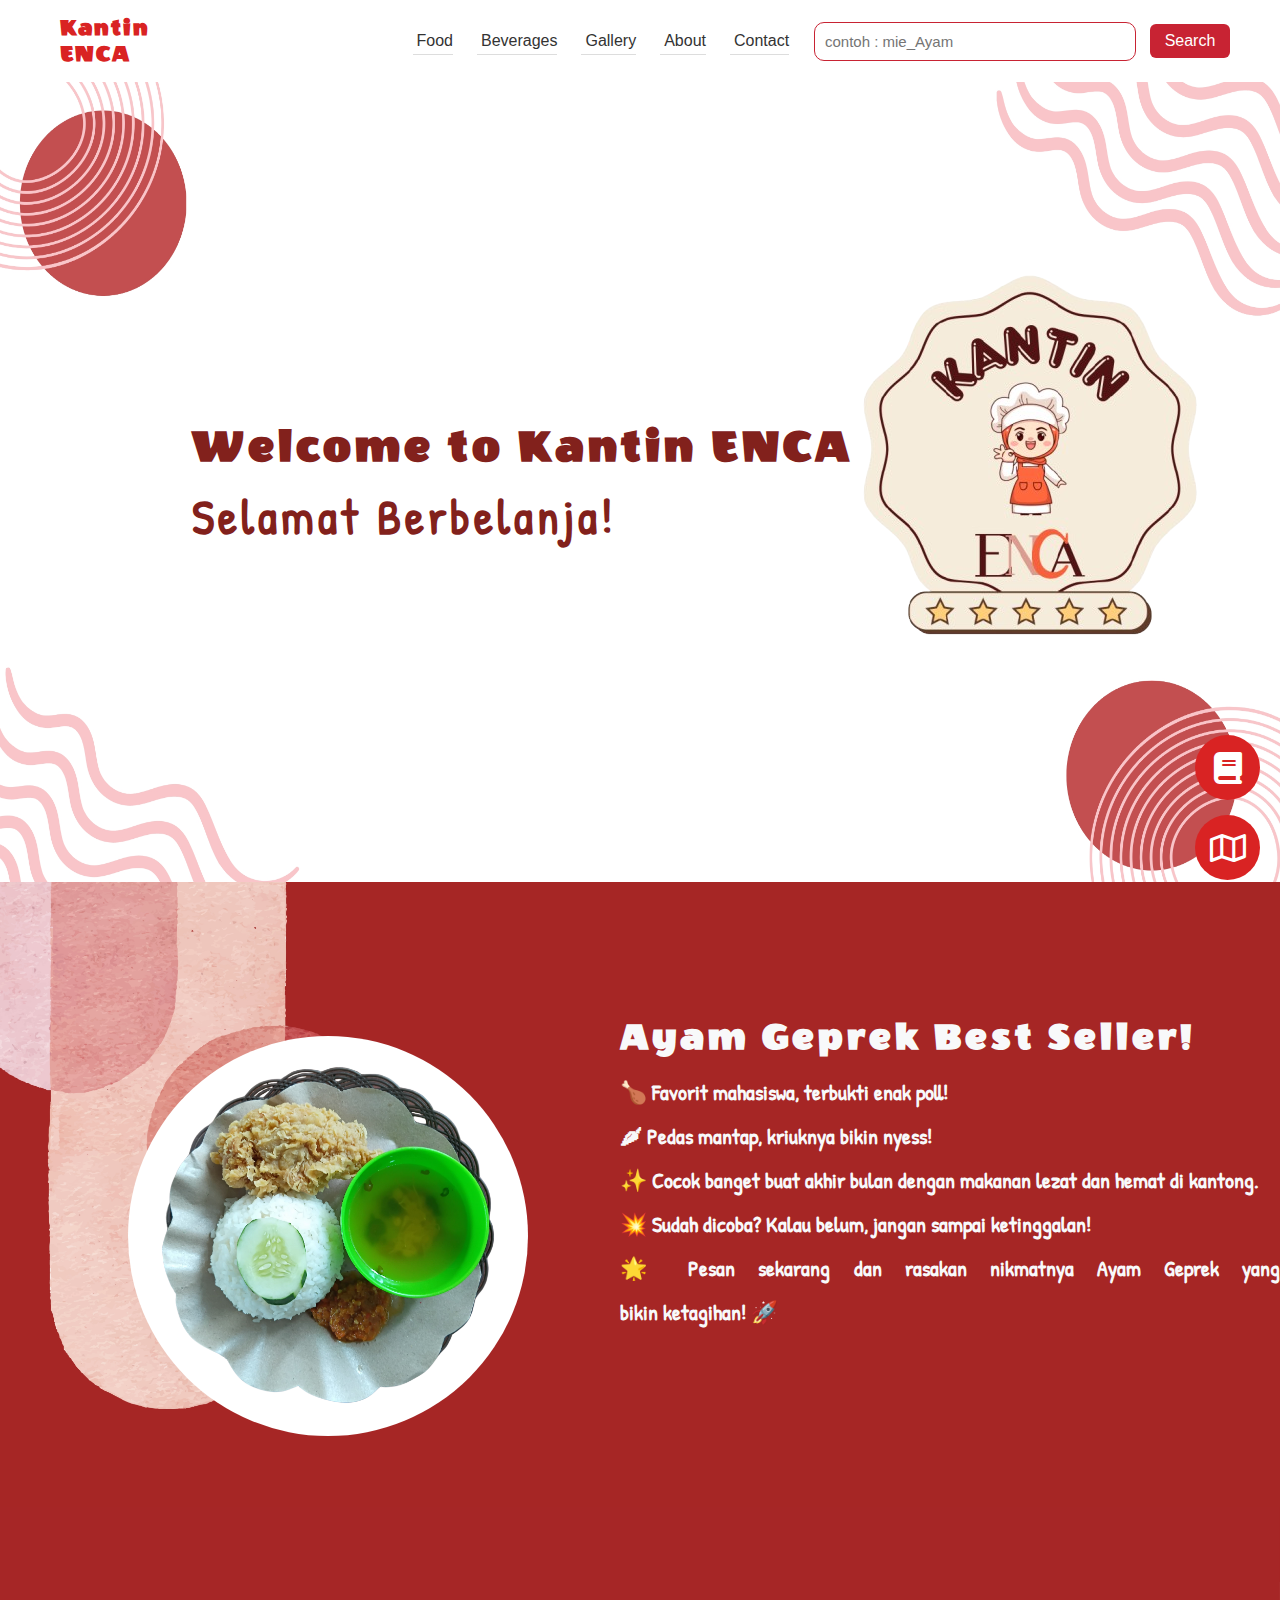
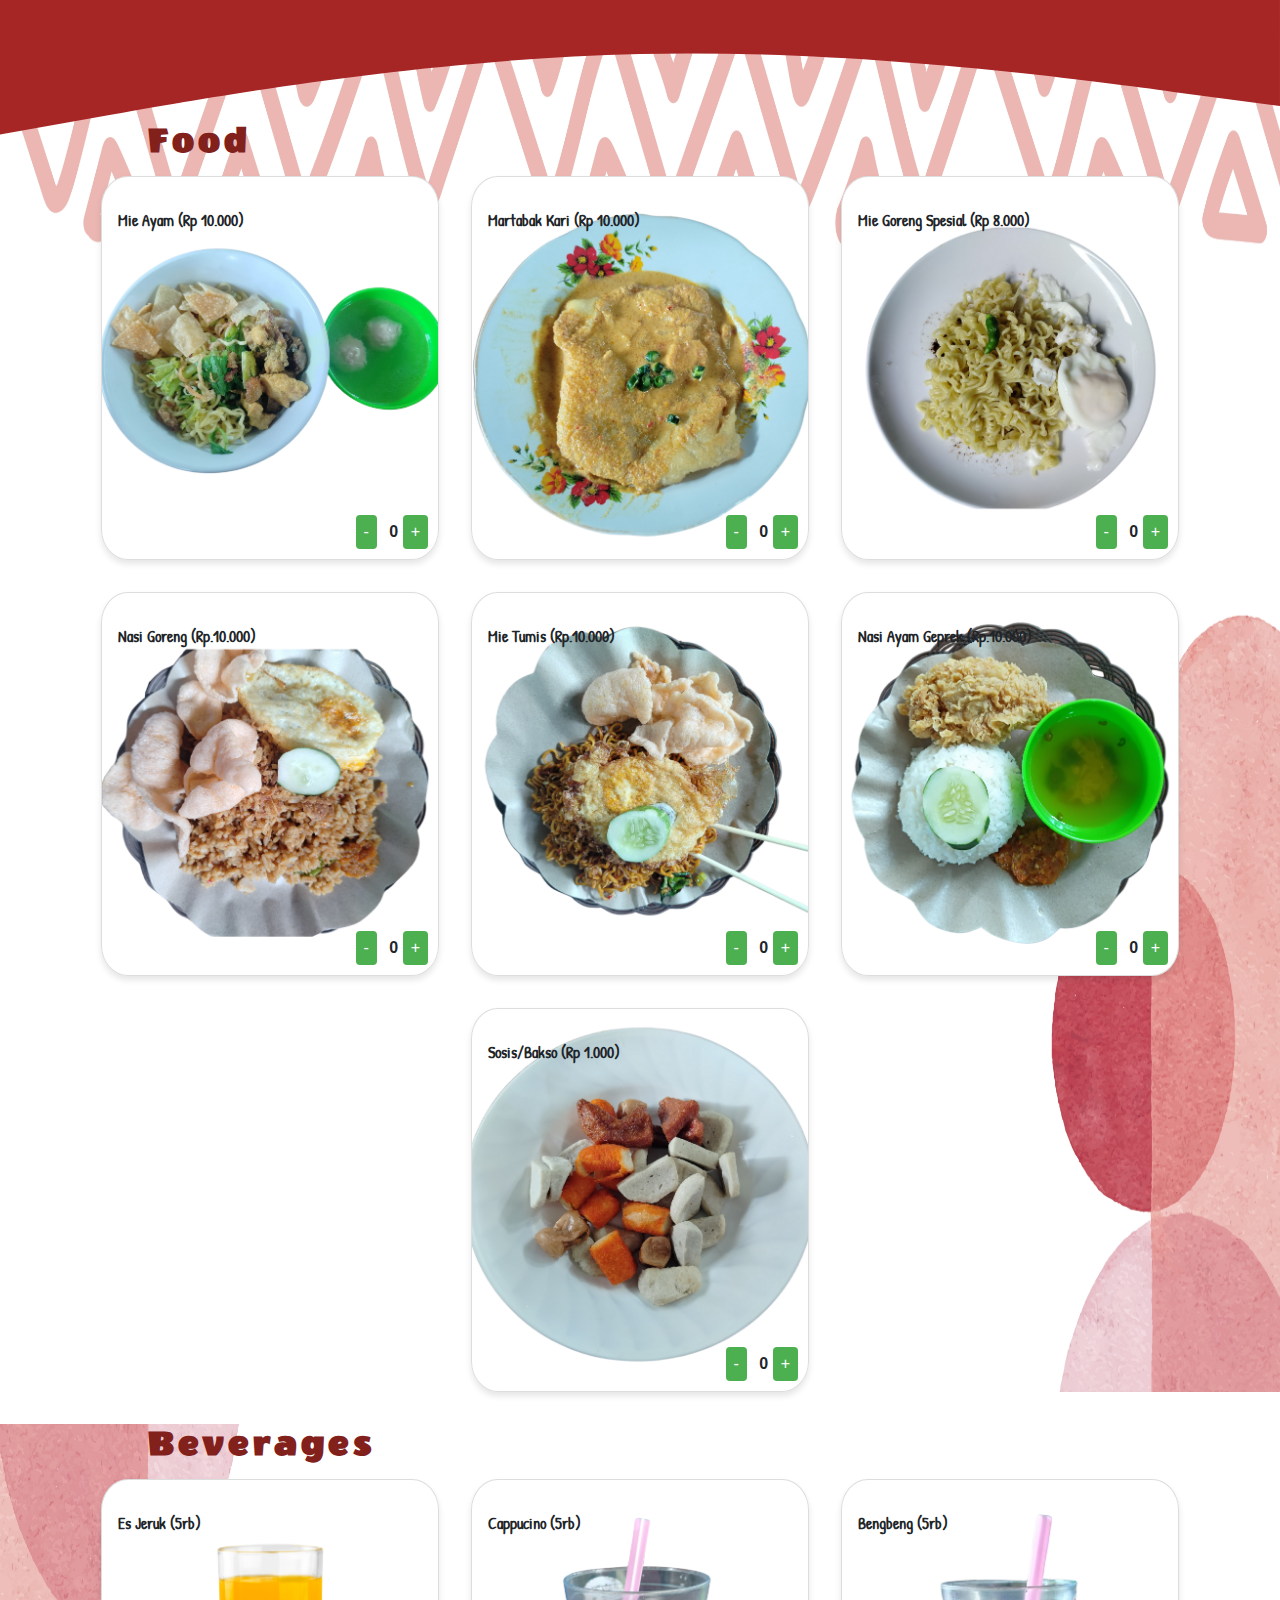
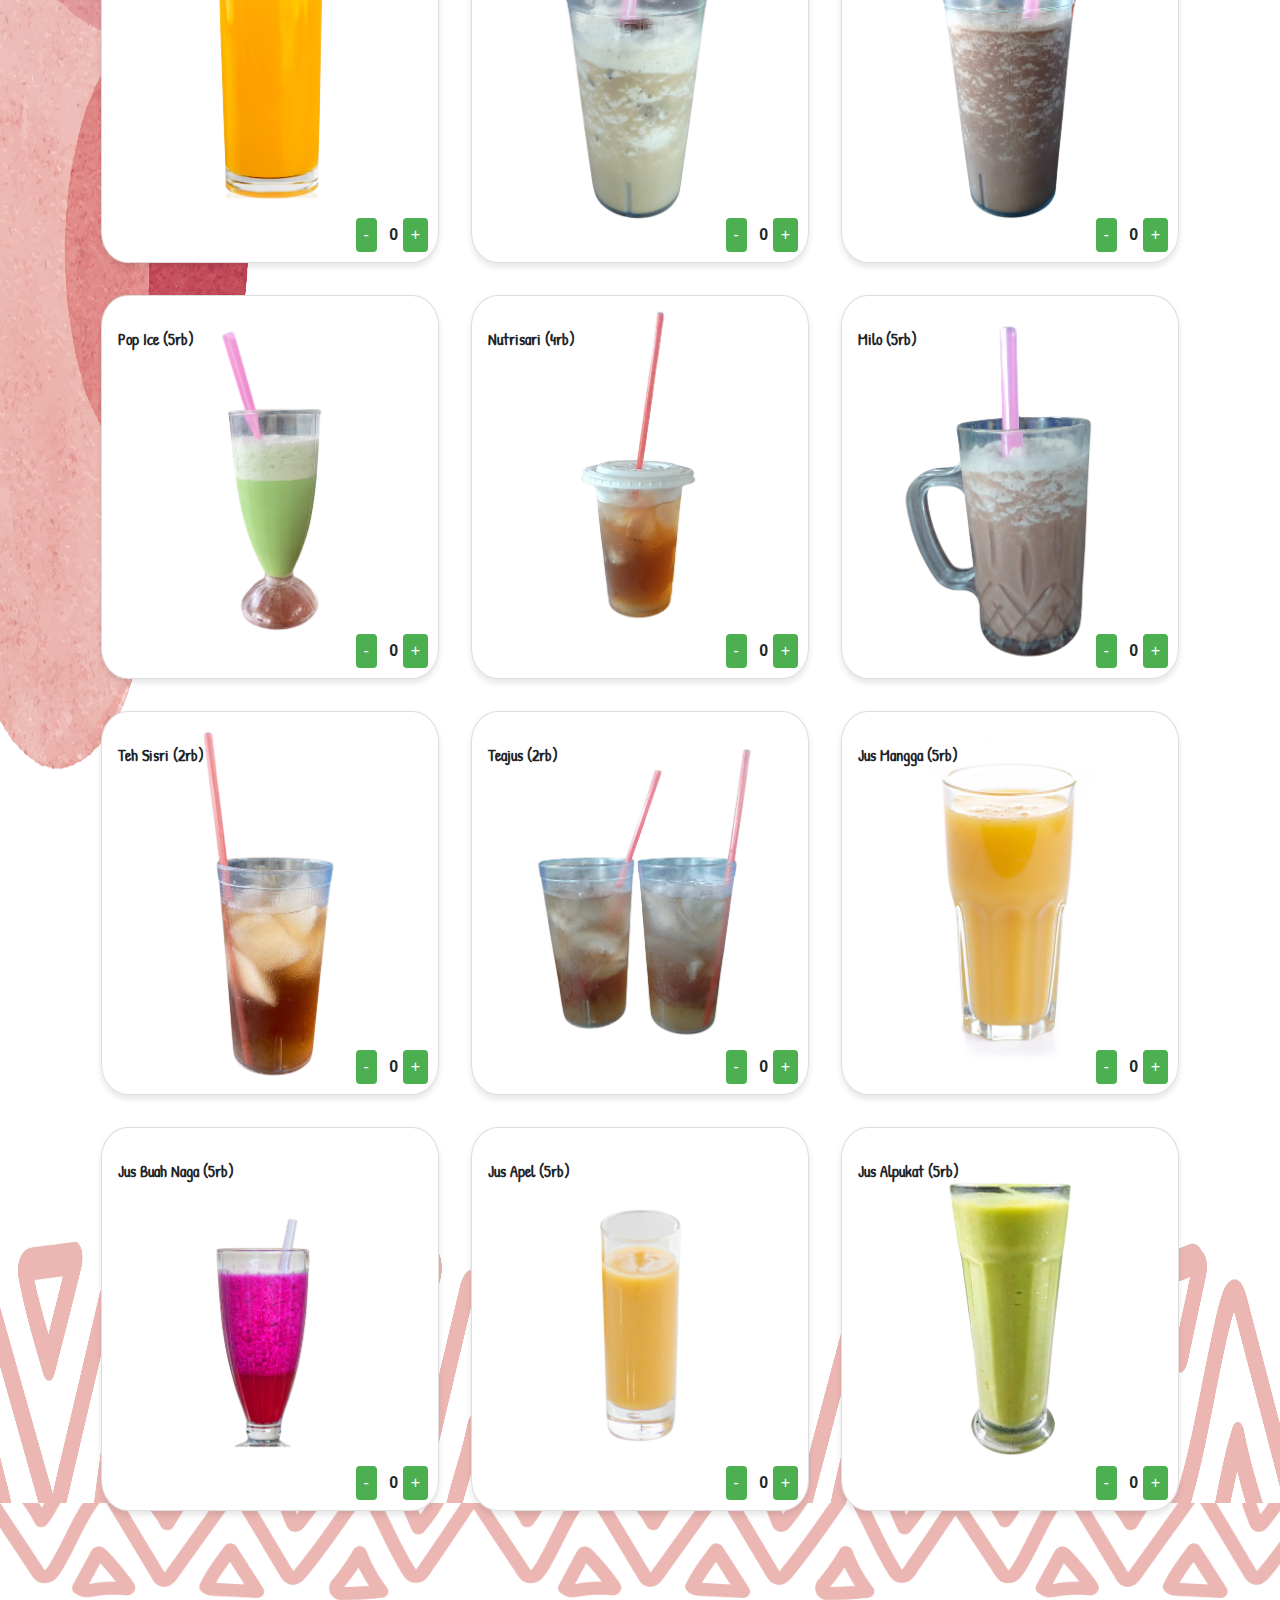
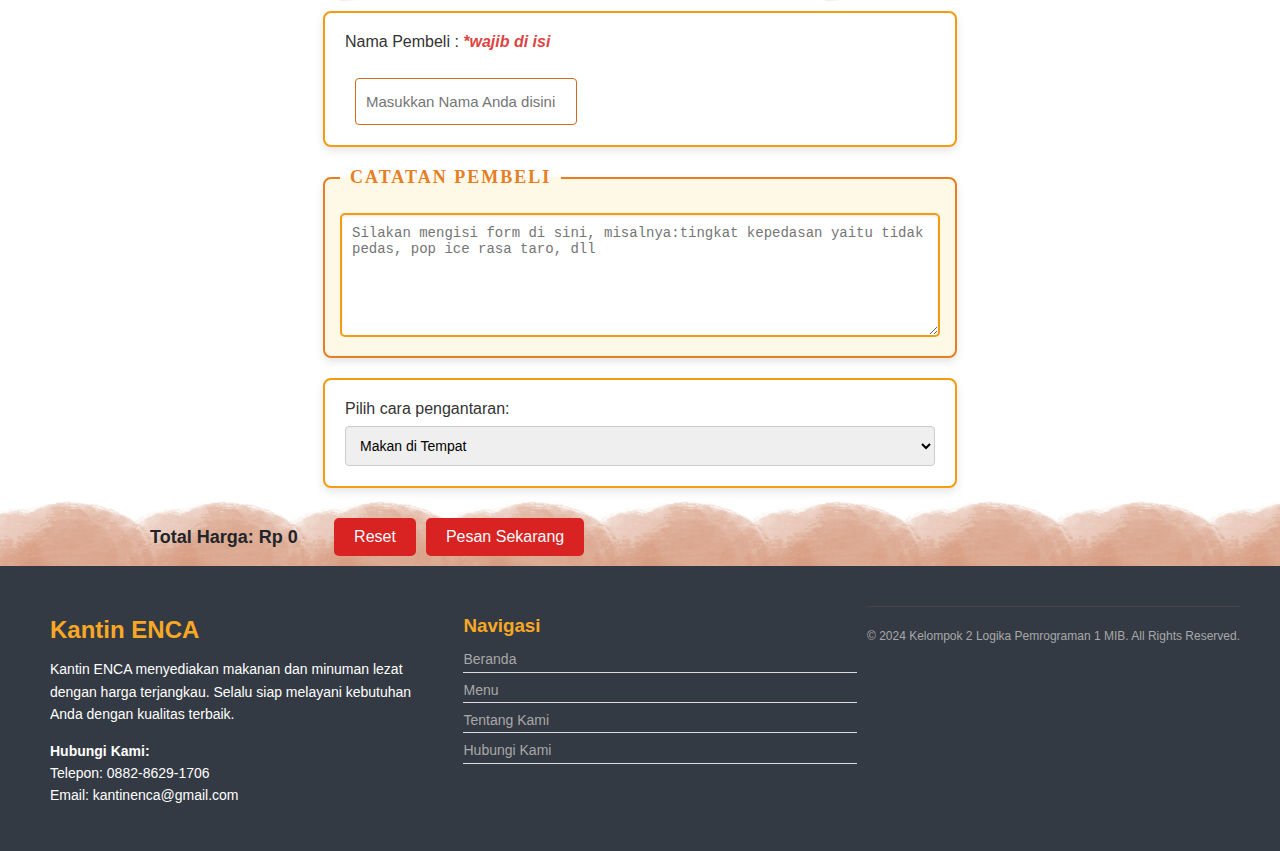
==== index.html @ e2395e7c "Update index.html" ====
<!DOCTYPE html>
<html lang="en">

<head>
    <meta charset="UTF-8">
    <meta name="viewport" content="width=device-width, initial-scale=1.0">
    <title>Kantin ENCA | Sungai Sahang</title>
    <link rel="stylesheet" href="style.css">
    <link rel="preconnect" href="https://fonts.googleapis.com">
    <link rel="preconnect" href="https://fonts.gstatic.com" crossorigin>
    <link rel="stylesheet" href="https://cdnjs.cloudflare.com/ajax/libs/font-awesome/6.2.0/css/all.min.css">
    <link rel="icon" href="logo_kantin_enca-removebg-preview.ico" type="image/x-icon" />
    <link rel="preconnect" href="https://fonts.googleapis.com">
    <link rel="preconnect" href="https://fonts.gstatic.com" crossorigin>

    <link href="https://fonts.googleapis.com/css2?family=Wendy+One&family=Patrick+Hand&display=swap" rel="stylesheet">

</head>

<body>
    <div id="home"></div>
    <header>
        <div class="logo">Kantin ENCA</div>

        <div class="navuli">
            <nav>
                <ul>
                    <li><a class="cete" href="#food">Food</a></li>
                    <li><a class="cete" href="#beverages">Beverages</a></li>
                    <li><a href="index2.html">Gallery</a></li>
                    <li><a href="index3.html">About</a></li>
                    <li><a href="http://wa.me/+6288286291706">Contact</a></li>
                </ul>
            </nav>
        </div>
        &nbsp;&nbsp;
        <div class="search-container">
            <input type="text" id="searchInput" placeholder="contoh : mie_Ayam">
            <button id="searchButton">Search</button>
        </div>
    </header>

    <section class="welcom">
        <div class="welcom-text">
            <h1 style="font-family: 'Wendy One', sans-serif; color: #82211c;">Welcome to Kantin ENCA</h1>
            <h1 style="font-family: 'Patrick Hand', cursive; color: #82211c;">Selamat Berbelanja!</h1>
        </div>

        <div class="welcom-image">
            <img src="logo_kantin_enca-removebg-preview.png" alt="">
        </div>
    </section>

    <button id="openMenu"><i class="fa-solid fa-book"></i></button>
    <div id="menuModal">
        <button id="closeMenu" class="close-btn">×</button>
        <div class="menu-content">
            <h2 class="dm">Daftar Menu</h2>
            <h3>Makanan</h3>
            <ul>
                <li><span>Mie Ayam <span
                            class="dots">................................................................................</span>
                    </span><span>Rp 10.000</span></li>
                <li><span>Martabak Kari<span class="dotd">..............................</span>
                    </span></span><span>Rp.10 000</span></li>
                <li><span>Mie Goreng Spesial</span><span>Rp 8.000</span></li>
                <li><span>Nasi Goreng</span><span>Rp 10.000</span></li>
                <li><span>Mie Tumis</span><span>Rp 10.000</span></li>
                <li><span>Nasi Ayam Geprek</span><span>Rp 10.000</span></li>
                <li><span>Sosis/Bakso</span><span>Rp 1.000</span></li>
            </ul>

            <br>
            <h3>Minuman</h3>
            <ul>
                <li><span>Es Jeruk</span><span>Rp 5.000</span></li>
                <li><span>Cappucino</span><span>Rp 5.000</span></li>
                <li><span>Bengbeng</span><span>Rp 5.000</span></li>
                <li><span>Pop-Ice</span><span>Rp 5.000</span></li>
                <li><span>Nutrisari</span><span>Rp 5.000</span></li>
                <li><span>Milo</span><span>Rp 5.000</span></li>
                <li><span>Teh Sisri</span><span>Rp 2.000</span></li>
                <li><span>Teajus</span><span>Rp 2.000</span></li>
                <li><span>Jus Mangga</span><span>Rp 5.000</span></li>
                <li><span>Jus Buah Naga</span><span>Rp 5.000</span></li>
                <li><span>Jus Apel</span><span>Rp 5.000</span></li>
                <li><span>Jus Alpukat</span><span>Rp 5.000</span></li>
            </ul>
        </div>
    </div>

    <a href="https://maps.app.goo.gl/wpnPqCyLWkfLmYex8" target="_blank" class="gmaps">
        <i class="fa-regular fa-map"></i>
    </a>
    <div id="menu"></div>

    <section class="best-saller">
        <div class="content">
            <img class="pot" src="nasi ayam geprek.png" alt="Nasi Ayam Geprek">
            <div class="text">
                <h1 class="bs">Ayam Geprek Best Seller!</h1>
                <p class="sb">🍗 Favorit mahasiswa, terbukti enak poll! <br>
                    🌶   Pedas mantap, kriuknya bikin nyess! <br>
                    ✨ Cocok banget buat akhir bulan dengan makanan lezat dan hemat di kantong. <br>
                    💥 Sudah dicoba? Kalau belum, jangan sampai ketinggalan! <br>
                    🌟 Pesan sekarang dan rasakan nikmatnya Ayam Geprek yang bikin ketagihan! 🚀
                </p>
            </div>
        </div>
    </section>

    <svg class="my-svg" xmlns="http://www.w3.org/2000/svg" viewBox="0 0 1440 320">
        <path fill="#a62626" fill-opacity="1"
            d="M0,256L120,234.7C240,213,480,171,720,165.3C960,160,1200,192,1320,208L1440,224L1440,0L1320,0C1200,0,960,0,720,0C480,0,240,0,120,0L0,0Z">
        </path>
    </svg>

    <div class="bgj"><br><br><br><br>

        <section class="jumbotron"><br>
            <h2 style="font-family: 'Wendy One', sans-serif; color: #82211c;" class="makanan" id="food">Food</h2>

            <div class="card-container">
                <div class="card-group">

                    <div class="card-miayam">
                        <p class="namaminumn" id="mie_Ayam">Mie Ayam (Rp 10.000)</p>
                        <div class="button-container">
                            <button type="button" onclick="decrement('mie_Ayam')">-</button>
                            <span id="mie_Ayam_count" class="count">0</span>
                            <button type="button" onclick="increment('mie_Ayam')">+</button>
                        </div>
                    </div>

                    <div class="card-markari">
                        <p class="namaminumn" id="martabak_Kari">Martabak Kari (Rp 10.000)</p>
                        <div class="button-container">
                            <button type="button" onclick="decrement('martabak_Kari')">-</button>
                            <span id="martabak_Kari_count" class="count">0</span>
                            <button type="button" onclick="increment('martabak_Kari')">+</button>
                        </div>
                    </div>

                    <div class="card-migoreng">
                        <p class="namaminumn" id="mie_Goreng">Mie Goreng Spesial (Rp 8.000)</p>
                        <div class="button-container">
                            <button type="button" onclick="decrement('mie_Goreng')">-</button>
                            <span id="mie_Goreng_count" class="count">0</span>
                            <button type="button" onclick="increment('mie_Goreng')">+</button>
                        </div>
                    </div>
                </div>

                <div class="card-group">
                    <div class="card-nasigoreng">
                        <p class="namaminumn" id="nasi_Goreng">Nasi Goreng (Rp.10.000)</p>
                        <div class="button-container">
                            <button type="button" onclick="decrement('nasi_Goreng')">-</button>
                            <span id="nasi_Goreng_count" class="count">0</span>
                            <button type="button" onclick="increment('nasi_Goreng')">+</button>
                        </div>
                    </div>
                    <div class="card-mietumis">
                        <p class="namaminumn" id="mie_Tumis">Mie Tumis (Rp.10.000)</p>
                        <div class="button-container">
                            <button type="button" onclick="decrement('mie_Tumis')">-</button>
                            <span id="mie_Tumis_count" class="count">0</span>
                            <button type="button" onclick="increment('mie_Tumis')">+</button>
                        </div>
                    </div>
                    <div class="card-ayamgeprek">
                        <p class="namaminumn" id="nasi_AyamGeprek">Nasi Ayam Geprek (Rp.10.000)</p>
                        <div class="button-container">
                            <button type="button" onclick="decrement('nasi_AyamGeprek')">-</button>
                            <span id="nasi_AyamGeprek_count" class="count">0</span>
                            <button type="button" onclick="increment('nasi_AyamGeprek')">+</button>
                        </div>
                    </div>
                </div>


                <div class="card-group">
                    <div class="card-sosisbakso">
                        <p class="namaminumn" id="sosis_Bakso">Sosis/Bakso (Rp 1.000)</p>
                        <div class="button-container">
                            <button type="button" onclick="decrement('sosis_Bakso')">-</button>
                            <span id="sosis_Bakso_count" class="count">0</span>
                            <button type="button" onclick="increment('sosis_Bakso')">+</button>
                        </div>
                    </div>
                </div>
            </div>
        </section>

    </div>


    <section class="bgv">
        <div class="cat">
            <h2 style="font-family: 'Wendy One', sans-serif; color: #82211c;" class="minuman" id="beverages">Beverages
            </h2>
            <div class="card-container">
                <div class="card-group">

                    <div class="card-esjeruk" id="es_Jeruk">
                        <p class="namaminumn">Es Jeruk (5rb)</p>
                        <div class="button-container">
                            <button type="button" onclick="decrement('es_Jeruk')">-</button>
                            <span id="es_Jeruk_count" class="count">0</span>
                            <button type="button" onclick="increment('es_Jeruk')">+</button>
                        </div>
                    </div>
                    <div class="card-cappucino" id="cappucino">
                        <p class="namaminumn">Cappucino (5rb)</p>
                        <div class="button-container">
                            <button type="button" onclick="decrement('cappucino')">-</button>
                            <span id="cappucino_count" class="count">0</span>
                            <button type="button" onclick="increment('cappucino')">+</button>
                        </div>
                    </div>
                    <div class="card-bengbeng" id="bengbeng">
                        <p class="namaminumn">Bengbeng (5rb)</p>
                        <div class="button-container">
                            <button type="button" onclick="decrement('bengbeng')">-</button>
                            <span id="bengbeng_count" class="count">0</span>
                            <button type="button" onclick="increment('bengbeng')">+</button>
                        </div>
                    </div>
                </div>

                <div class="card-group">
                    <div class="card-popice" id="pop_Ice">
                        <p class="namaminumn">Pop Ice (5rb)</p>
                        <div class="button-container">
                            <button type="button" onclick="decrement('pop_Ice')">-</button>
                            <span id="pop_Ice_count" class="count">0</span>
                            <button type="button" onclick="increment('pop_Ice')">+</button>
                        </div>
                    </div>
                    <div class="card-nutrisari" id="nutrisari">
                        <p class="namaminumn">Nutrisari (4rb)</p>
                        <div class="button-container">
                            <button type="button" onclick="decrement('nutrisari')">-</button>
                            <span id="nutrisari_count" class="count">0</span>
                            <button type="button" onclick="increment('nutrisari')">+</button>
                        </div>
                    </div>
                    <div class="card-milo" id="milo">
                        <p class="namaminumn">Milo (5rb)</p>
                        <div class="button-container">
                            <button type="button" onclick="decrement('milo')">-</button>
                            <span id="milo_count" class="count">0</span>
                            <button type="button" onclick="increment('milo')">+</button>
                        </div>
                    </div>
                </div>

                <div class="card-group" id="teh_Sisri">
                    <div class="card-tehsisri">
                        <p class="namaminumn">Teh Sisri (2rb)</p>
                        <div class="button-container">
                            <button type="button" onclick="decrement('teh_Sisri')">-</button>
                            <span id="teh_Sisri_count" class="count">0</span>
                            <button type="button" onclick="increment('teh_Sisri')">+</button>
                        </div>
                    </div>
                    <div class="card-teajus" id="teajus">
                        <p class="namaminumn">Teajus (2rb)</p>
                        <div class="button-container">
                            <button type="button" onclick="decrement('teajus')">-</button>
                            <span id="teajus_count" class="count">0</span>
                            <button type="button" onclick="increment('teajus')">+</button>
                        </div>
                    </div>
                    <div class="card-jusmangga" id="jus_Mangga">
                        <p class="namaminumn">Jus Mangga (5rb)</p>
                        <div class="button-container">
                            <button type="button" onclick="decrement('jus_Mangga')">-</button>
                            <span id="jus_Mangga_count" class="count">0</span>
                            <button type="button" onclick="increment('jus_Mangga')">+</button>
                        </div>
                    </div>
                </div>

                <div class="card-group">
                    <div class="card-jusbuahnaga" id="jus_BuahNaga">
                        <p class="namaminumn">Jus Buah Naga (5rb)</p>
                        <div class="button-container">
                            <button type="button" onclick="decrement('jus_BuahNaga')">-</button>
                            <span id="jus_BuahNaga_count" class="count">0</span>
                            <button type="button" onclick="increment('jus_BuahNaga')">+</button>
                        </div>
                    </div>
                    <div class="card-jusapel" id="jus_Apel">
                        <p class="namaminumn">Jus Apel (5rb)</p>
                        <div class="button-container">
                            <button type="button" onclick="decrement('jus_Apel')">-</button>
                            <span id="jus_Apel_count" class="count">0</span>
                            <button type="button" onclick="increment('jus_Apel')">+</button>
                        </div>
                    </div>
                    <div class="card-jusalpukat" id="jus_Alpukat">
                        <p class="namaminumn">Jus Alpukat (5rb)</p>
                        <div class="button-container">
                            <button type="button" onclick="decrement('jus_Alpukat')">-</button>
                            <span id="jus_Alpukat_count" class="count">0</span>
                            <button type="button" onclick="increment('jus_Alpukat')">+</button>
                        </div>
                    </div>
                </div>

            </div>
        </div>
    </section>

    <div class="ctarr"><br><br><br><br><br><br>
        <div class="cod">
            <label for="inputText">Nama Pembeli : <span class="red"><strong>*wajib di isi</strong></span></label><br>
            <input type="text" id="inputText" placeholder="Masukkan Nama Anda disini">
        </div>

        <fieldset class="catatan-fieldset">
            <legend>Catatan Pembeli</legend>
            <textarea id="catatanPembeli"
                placeholder="Silakan mengisi form di sini, misalnya:tingkat kepedasan yaitu tidak pedas, pop ice rasa taro, dll"
                class="catatan"></textarea>
        </fieldset>
        <div class="cod">
            <label for="deliveryOption">Pilih cara pengantaran:</label>
            <select id="deliveryOption">
                <option value="makan_di_tempat">Makan di Tempat</option>
                <option value="anter_ke_lobi">Anter ke Lobi</option>
            </select>
        </div>


        <div class="price-and-buttons">
            <div class="total-price">
                <p>Total Harga: <span id="total-harga">Rp 0</span></p>
            </div>
            <div class="buttons-container">
                <button type="button" class="reset-order" onclick="resetOrder()">Reset</button>

                <button type="button" class="order-now" onclick="submitOrder()">Pesan Sekarang</button>
            </div>
        </div>
    </div>
    </div>
    <div id="output" style="display: none;"></div>
    <button id="copyButton" style="display: none;" onclick="copyOutput()">Salin Struk</button>



    <footer>
        <div class="footer-container">
            <div class="footer-about">
                <h2>Kantin ENCA</h2>
                <p>
                    Kantin ENCA menyediakan makanan dan minuman lezat dengan harga terjangkau.
                    Selalu siap melayani kebutuhan Anda dengan kualitas terbaik.
                </p>
            <p>
                <strong>Hubungi Kami:</strong>
                <br>Telepon: <span class="phone-number">0882-8629-1706</span>
                <br>Email: <a href="mailto:kantinenca@gmail.com" class="email-link">kantinenca@gmail.com</a>
            </p>
            </div>

            <div class="footer-links">
                <h3>Navigasi</h3>
                <ul>
                    <li><a href="#home">Beranda</a></li>
                    <li><a href="#menu">Menu</a></li>
                    <li><a href="index3.html">Tentang Kami</a></li>
                    <li><a href="http://wa.me/+6288286291706">Hubungi Kami</a></li>
                </ul>
            </div>

            <div class="footer-bottom">
                <p>&copy; 2024 Kelompok 2 Logika Pemrograman 1 MIB. All Rights Reserved.</p>
            </div>
        </div>
    </footer>

    <script src="script.js"></script>

</body>

</html>
---- style.css ----
body {
  font-family: Arial, sans-serif;
  margin: 0;
  padding: 0;
  color: #212529;
}
/* bootstrap */
.navbar {
  background-color: #343a40 !important;
}

.navbar .nav-link {
  color: #212529 !important;
}
.navbar .nav-link:hover {
  color: #b71c1c !important;
}
.btn-danger {
  background-color: #c82333;
  border: none;
  transition: background-color 0.3s ease;
}
.btn-danger:hover {
  background-color: #b71c1c;
}
header {
  display: flex;
  align-items: center;
  padding: 15px 50px;
  background-color: #fff;
  box-shadow: 0 5px 10px #b71c1c(0, 0, 0, 0.2);
}
.logo {
  margin-left: 10px;
  font-size: 24px;
  font-weight: bold;
  font-family: 'Wendy One', sans-serif;
 color: #d92323;
 letter-spacing: 2px;
}
nav ul {
  list-style: none;
  display: flex;
  gap: 24px;
  padding: 0;
  margin: 0;
}
.navuli {
  margin-left: 20%;
}
nav ul li {
  display: inline;
}

nav ul li a {
  margin-left: 4px;
  text-decoration: none;
  color: #333;
  font-size: 16px;
}
nav ul li a:hover {
  color: #b71c1c;
}
.search-container {
  margin-left: 6px;
  display: flex;
  justify-content: center;
  align-items: center;
  gap: 14px;
}

input[type="text"] {
  padding: 10px;
  font-size: 15px;
  width: 300px;
  border-radius: 10px;
  margin-left: 10px;
  border: 1.6px solid #c82333;
}
#searchButton {
  background-color: #c82333;
  border-radius: 6px;
  width: 80px;
}
button {
  padding: 10px 20px;
  font-size: 16px;
  cursor: pointer;
}
button#openMenu {
  position: fixed;
  bottom: 100px;
  right: 20px;
  background-color: #d92323;
  color: white;
  padding: 0;
  border: none;
  font-size: 2em;
  cursor: pointer;
  border-radius: 50%;
  display: flex;
  align-items: center;
  justify-content: center;
  width: 65px;
  height: 65px;
  text-decoration: none;
  z-index: 2;
}

.gmaps {
  position: fixed;
  bottom: 20px;
  right: 20px;
  background-color: #d92323;
  color: white;
  padding: 0;
  border: none;
  font-size: 2em;
  cursor: pointer;
  border-radius: 50%;
  display: flex;
  align-items: center;
  justify-content: center;
  width: 65px;
  height: 65px;
  text-decoration: none;
  z-index: 1;
}
.gmaps:hover {
  background-color: #b71c1c;
}

/* Modal Styles */
#menuModal {
  display: none;
  position: fixed;
  top: 50%;
  left: 50%;
  transform: translate(-50%, -50%);
  width: 90%;
  max-width: 550px;
  color: #212529;
  background: #fff;
  box-shadow: 0 2px 10px rgba(0, 0, 0, 0.1);
  border-radius: 10px;
  overflow: hidden;
  z-index: 1000;
}

.menu-content {
  padding: 20px;
}

.menu-content h3 {
  margin-top: 0;
  font-size: 18px;
  text-transform: uppercase;
  border-bottom: 2px solid #ddd;
  padding-bottom: 1px;
}

ul {
  list-style: none;
  padding: 0;
  margin: 0;
}

ul li {
  display: flex;
  justify-content: space-between;
  padding: 4.2px 0;
  border-bottom: 1px solid #ddd;
}
.dm {
  text-align: center;
}
.close-btn {
  position: absolute;
  top: 10px;
  right: 10px;
  font-size: 20px;
  background-color: #c82333;
  border: none;
  cursor: pointer;
}
.close-btn:hover {
  background-color: #b71c1c;
}
.dots {
  color: transparent;
}
.dotd {
  color: transparent;
}
#menuModal.active {
  display: block;
}
.menu-item {
  margin: 0 140px;
}
main {
  padding: 1em;
}
.welcom {
  background-image: url(profil.jpg);
  background-size: 100% 100%; /* Memperpanjang gambar latar belakang ke bawah */
  display: flex;
  align-items: center;
  height: 800px;
}

.welcom-text h1 {
  font-weight: 600;
  font-style: normal;
  width: 250%;
  font-size: 3em;
  color: chocolate;
  margin-left: 35%;
  letter-spacing: 4px;
  line-height: 0.8;
}
.welcom-image {
  margin-left: 18%;
}
html {
  scroll-behavior: smooth;
}

.makanan,
.minuman {
  color: chocolate;
  margin-left: 148px;
  margin-bottom: 15px;
  margin-top: 10px;
  font-size: 38px;
  letter-spacing: 4px;
}

@media screen and (max-width: 768px) {
  .makanan {
    margin-left: 20px;
    margin-bottom: 10px;
    margin-top: 5px;
  }
}
.card-group {
  display: flex;
  flex-wrap: wrap;
  gap: 2em;
  justify-content: center;
  margin-bottom: 2em;
}
.card-miayam,
.card-ayamgeprek,
.card-markari,
.card-mietumis,
.card-migoreng,
.card-nasigoreng,
.card-sosisbakso,
.card-esjeruk,
.card-milo,
.card-tehsisri,
.card-teajus,
.card-popice,
.card-nutrisari,
.card-cappucino,
.card-bengbeng,
.card-jusmangga,
.card-jusbuahnaga,
.card-jusapel,
.card-juspir,
.card-jusalpukat {
  background-size: cover;
  background-position: center;
  background-repeat: no-repeat;
  border: 1px solid #ddd;
  border-radius: 8px;
  flex: 1 1 calc(25% - 1em);
  max-width: calc(25% - 1em);
  display: flex;
  flex-direction: column;
  justify-content: space-between;
  height: 350px;
  box-shadow: 0 4px 6px rgba(0, 0, 0, 0.1);
  padding: 1em;
  position: relative;
  border-radius: 8%;
}

.card-group div:hover {
  transition: transform 0.5s, border-color 0.5s;
  transform: scale(1.03);
  border-color: #d92323;
}
.card-miayam {
  background-image: url(mie\ ayam.png);
}
.card-markari {
  background-image: url(martabak\ kari.png);
}
.card-migoreng {
  background-image: url(mie\ goreng\ special.png);
}
.card-nasigoreng {
  background-image: url(nasi\ goreng.png);
}
.card-mietumis {
  background-image: url(mie\ tumis.png);
}
.card-ayamgeprek {
  background-image: url(nasi\ ayam\ geprek.png);
}
.card-sosisbakso {
  background-image: url(aneka\ sosis.png);
}

.card-esjeruk {
  background-image: url(jus\ jeruk.png);
}
.card-cappucino {
  background-image: url(good\ day.png);
}
.card-bengbeng {
  background-image: url(beng\ beng.png);
}
.card-popice {
  background-image: url(pop\ ice.png);
}
.card-nutrisari {
  background-image: url(nutrisari.png);
}
.card-milo {
  background-image: url(teh\ tarik.png);
}
.card-tehsisri {
  background-image: url(teh\ sisri.png);
}
.card-teajus {
  background-image: url(teajus.png);
}
.card-jusmangga {
  background-image: url(jus\ mangga.png);
}
.card-jusbuahnaga {
  background-image: url(jus\ buah\ naga.png);
}
.card-jusapel {
  background-image: url(jus\ apel.png);
}
.card-jusalpukat {
  background-image: url(jus\ alpukat.png);
}
.best-saller {
  background-image: url(welcome\ To\ Manajemen\ Informatika.jpg);
  background-size: cover;
  height: 700px;
  margin: 0;
  padding: 0;
  margin-bottom: -75px;
}
.content {
  padding-top: 12%;
  padding-left: 10%;
  display: flex;
  gap: 8%;
}
.text {
  margin-top: -4%;
  max-width: 800px;
  text-align: justify;
}
.pot {
  width: 400px;
  height: 400px;
  border-radius: 50%;
  animation: rotate 5s linear infinite;
}
@keyframes rotate {
  from {
    transform: rotate(0deg);
  }
  to {
    transform: rotate(360deg);
  }
}
.bs {
  font-size: 40px;
  text-decoration: double;
  font-family: "Wendy One", sans-serif;
  color: #f8f9fa;
  letter-spacing: 4px;
  margin-bottom: -10px;
}
.sb {
  font-family: "Patrick Hand", cursive;
  color: #f8f9fa;
  font-weight: 600;
  line-height: 2;
  font-size: 22px;
}
.button-container {
  position: absolute;
  bottom: 10px;
  right: 10px;
}
.bgj {
  background-image: url(food.jpg);
  margin-top: -175px !important;
  background-size: 100% 100%;
}
.jumbotron {
  margin-bottom: 20px;
  margin-top: 1px;
}
.bgv {
  background-image: url(beverages.jpg);
  background-size: 100% 100%;
}
button {
  background-color: #4caf50;
  color: white;
  border: none;
  border-radius: 4px;
  padding: 0.5em;
  cursor: pointer;
}

button:hover {
  background-color: #45a049;
}
.count {
  margin-left: 0.5em;
  font-weight: bold;
  color: #212529;
}
.price-and-buttons {
  display: flex;
  align-items: center;
  justify-content: space-between;
  margin-top: 20px;
  padding: 10px 20px;
  background-color: none;
}
.total-price p {
  margin: 0;
  font-size: 18px;
  font-weight: bold;
  margin-left: 130px;
  color: #212529;
}
.red {
  color: #d92323;
  font-style: italic;
  opacity: 85%;
}
#inputText {
  margin-top: 1px;
  height: 25px;
  width: 200px;
  border: 1px solid chocolate;
  border-radius: 4px;
}
.buttons-container {
  display: flex;
  gap: 10px;
  margin-right: 54.5%;
}
.reset-order,
.order-now {
  color: #f8f9fa;
  background-color: #d92323;
  padding: 10px 20px;
  font-size: 16px;
  border-radius: 5px;
  border: none;
  cursor: pointer;
  transition: background-color 0.3s, transform 0.2s;
}

.reset-order:hover {
  background-color: #b71c1c;
}

.order-now:hover {
  background-color: #b71c1c;
}
footer {
  background-color: #343a43; /* Warna dasar footer */
  color: white;
  font-family: Arial, sans-serif;
  padding: 20px 0;
}

.footer-container {
  display: flex;
  flex-wrap: wrap;
  justify-content: space-between;
  align-items: flex-start;
  max-width: 1200px;
  margin: 0 auto;
  padding: 0 20px;
}

.footer-about,
.footer-links {
  flex: 1 1 calc(33.33% - 20px);
  margin: 10px;
}

.footer-about h2,
.footer-links h3 {
  color: #f9a825;
  margin-bottom: 10px;
}

.footer-about p {
  font-size: 14px;
  line-height: 1.6;
}

.footer-links ul {
  list-style: none;
  padding: 0;
}

.footer-links ul li {
  margin: 5px 0;
}

.footer-links ul li a {
  color: #a8a8a8;
  text-decoration: none;
  font-size: 14px;
}

.footer-links ul li a:hover {
  color: #f9a825;
  text-decoration: underline;
}

.footer-bottom {
  text-align: center;
  margin-top: 20px;
  border-top: 1px solid #444;
  padding-top: 10px;
  font-size: 12px;
  color: #a8a8a8;
}

.pesan {
  text-decoration: none;
  color: white;
}
.catatan-fieldset {
  border: 2px solid #e67e22;
  border-radius: 8px;
  padding: 15px;
  margin: 20px auto;
  background-color: #fef9e7;
  box-shadow: 0 4px 8px rgba(0, 0, 0, 0.1);
  width: 60%;
  max-width: 600px;
  text-align: left;
}

@import url("https://fonts.googleapis.com/css2?family=Edu+AU+VIC+WA+NT+Pre:wght@400..700&family=Montserrat:ital,wght@0,100..900;1,100..900&family=Roboto+Slab:wght@100..900&display=swap");
.catatan-fieldset legend {
  letter-spacing: 2px;
  font-family: mont;
  font-size: 18px;
  font-weight: bold;
  color: #e67e22;
  padding: 0 10px;
  text-transform: uppercase;
}

.catatan-fieldset .catatan {
  width: 96%;
  min-height: 100px;
  font-size: 14px;
  padding: 10px;
  margin-top: 10px;
  border: 2px solid #f39c12;
  border-radius: 5px;
  background-color: #fff;
  color: #34495e;
  resize: vertical;
  box-shadow: inset 0 1px 3px rgba(0, 0, 0, 0.1);
  transition: border-color 0.3s ease, box-shadow 0.3s ease;
}

.catatan-fieldset .catatan:focus {
  border-color: #e67e22;
  box-shadow: 0 0 5px rgba(230, 126, 34, 0.5);
  outline: none;
}
#output {
  background-image: url(welcome\ To\ Manajemen\ Informatika\ \(Banner\ Sedang\ \(AS\)\ \(Horizontal\)\).jpg);
  background-size: 100% 100%;
  display: none;
  margin: 0;
  padding: 15px;
  border-radius: 5px;
  box-shadow: 0 2px 5px rgba(0, 0, 0, 0.1);
}

#output h3 {
  color: #f39c12;
  margin-bottom: 16px;
  font-style: italic;
  font-weight: bold;
}

#output strong {
  display: block;
  margin-top: 10px;
  font-size: 16px;
}

#output br {
  line-height: 1.5;
}
.cod {
  background-color: #fff;
  padding: 20px;
  margin: 20px;
  border-radius: 8px;
  box-shadow: 0 4px 8px rgba(0, 0, 0, 0.1);
  max-width: 590px;
  margin: 0 auto;
  border: 2px solid #f39c12;
}

.cod label {
  font-size: 16px;
  color: #333;
  margin-bottom: 8px;
  display: block;
}

.cod select {
  width: 100%;
  padding: 10px;
  font-size: 14px;
  border: 1px solid #ccc;
  border-radius: 4px;
  outline: none;
  transition: border-color 0.3s ease;
}

.cod select:focus {
  border-color: #e67e22;
}

.cod option {
  padding: 10px;
}
.struk {
  font-style: italic;
  opacity: 80%;
  color: #d92323;
}
.namaminumn {
  color: #212529;
  font-family: "Patrick Hand", cursive;
  font-weight: 800;
}
.ctarr {
  background-image: url(catatan\ pembeli.jpg);
  background-size: 100% 100%;
  margin-top: -40px;
}
.phone-number {
    color: white;
    text-decoration: none; /* Tidak ada garis bawah */
}

.email-link {
    color: white;
    text-decoration: none; /* Tidak ada garis bawah */
}
/* Mode HP */
@media screen and (max-width: 768px) {
  .search-container {
    display: none;
  }
  .navuli {
    margin-left: -35px;
  }
  .cete {
    display: none;
  }
  .my-svg {
    display: none;
  }
  .logo {
    margin-left: -35px;
    white-space: nowrap;
  }
  .price-and-buttons {
    gap: 20px;
  }
  .total-price p {
    margin-left: 4px;
    color: #212529;
  }
  .footer-content {
    flex-direction: column;
    align-items: flex-start;
  }

  .footer-links,
  .footer-social {
    margin-top: 10px;
  }
  .footer-links {
    margin-left: 40px;
  }
  .footer-social {
    margin-left: 40px;
  }
  .footer-logo {
    margin-bottom: 10px;
  }
  .catatan-fieldset {
    width: 90%;
  }
  .catatan-fieldset .catatan {
    width: 90%;
  }
  .cat {
    margin-top: 1px;
  }
  .minuman {
    margin-left: 10px;
  }
  .jumbotron {
    margin-top: -35px;
  }
  .welcom {
    background-image: url(welcome\ To\ Manajemen\ Informatika\ \(Kisah\ Anda\)11.jpg);
    background-size: 100% 100%;
    background-repeat: no-repeat;
  }
  .welcom-text {
    width: 160px;
    padding: 0;
  }
  .welcom-image {
    display: none;
  }
  .card-miayam,
  .card-ayamgeprek,
  .card-markari,
  .card-mietumis,
  .card-migoreng,
  .card-nasigoreng,
  .card-sosisbakso,
  .card-esjeruk,
  .card-milo,
  .card-tehsisri,
  .card-teajus,
  .card-popice,
  .card-nutrisari,
  .card-cappucino,
  .card-bengbeng,
  .card-jusmangga,
  .card-jusbuahnaga,
  .card-jusapel,
  .card-juspir,
  .card-jusalpukat {
    height: 100px;
  }
  .namaminumn {
    display: none;
  }
  .card-group {
    gap: 1em;
  }
  .content {
    padding-left: 6%;
  }
  .pot {
    width: 175px;
    height: 175px;
    margin-top: -10px;
  }
  .bs {
    margin-top: 0px;
  }
  .sb {
    margin-top: 50px;
    margin-left: -120%;
    max-width: 400px;
    line-height: 1.5;
    font-size: 20px;
  }
  .dots {
    display: none;
  }
  .dotd {
    color: transparent;
  }
  .phone-number {
    color: white;
    text-decoration: none;
    }
  .email-link {
    color: white;
   text-decoration: none; 
    }
}
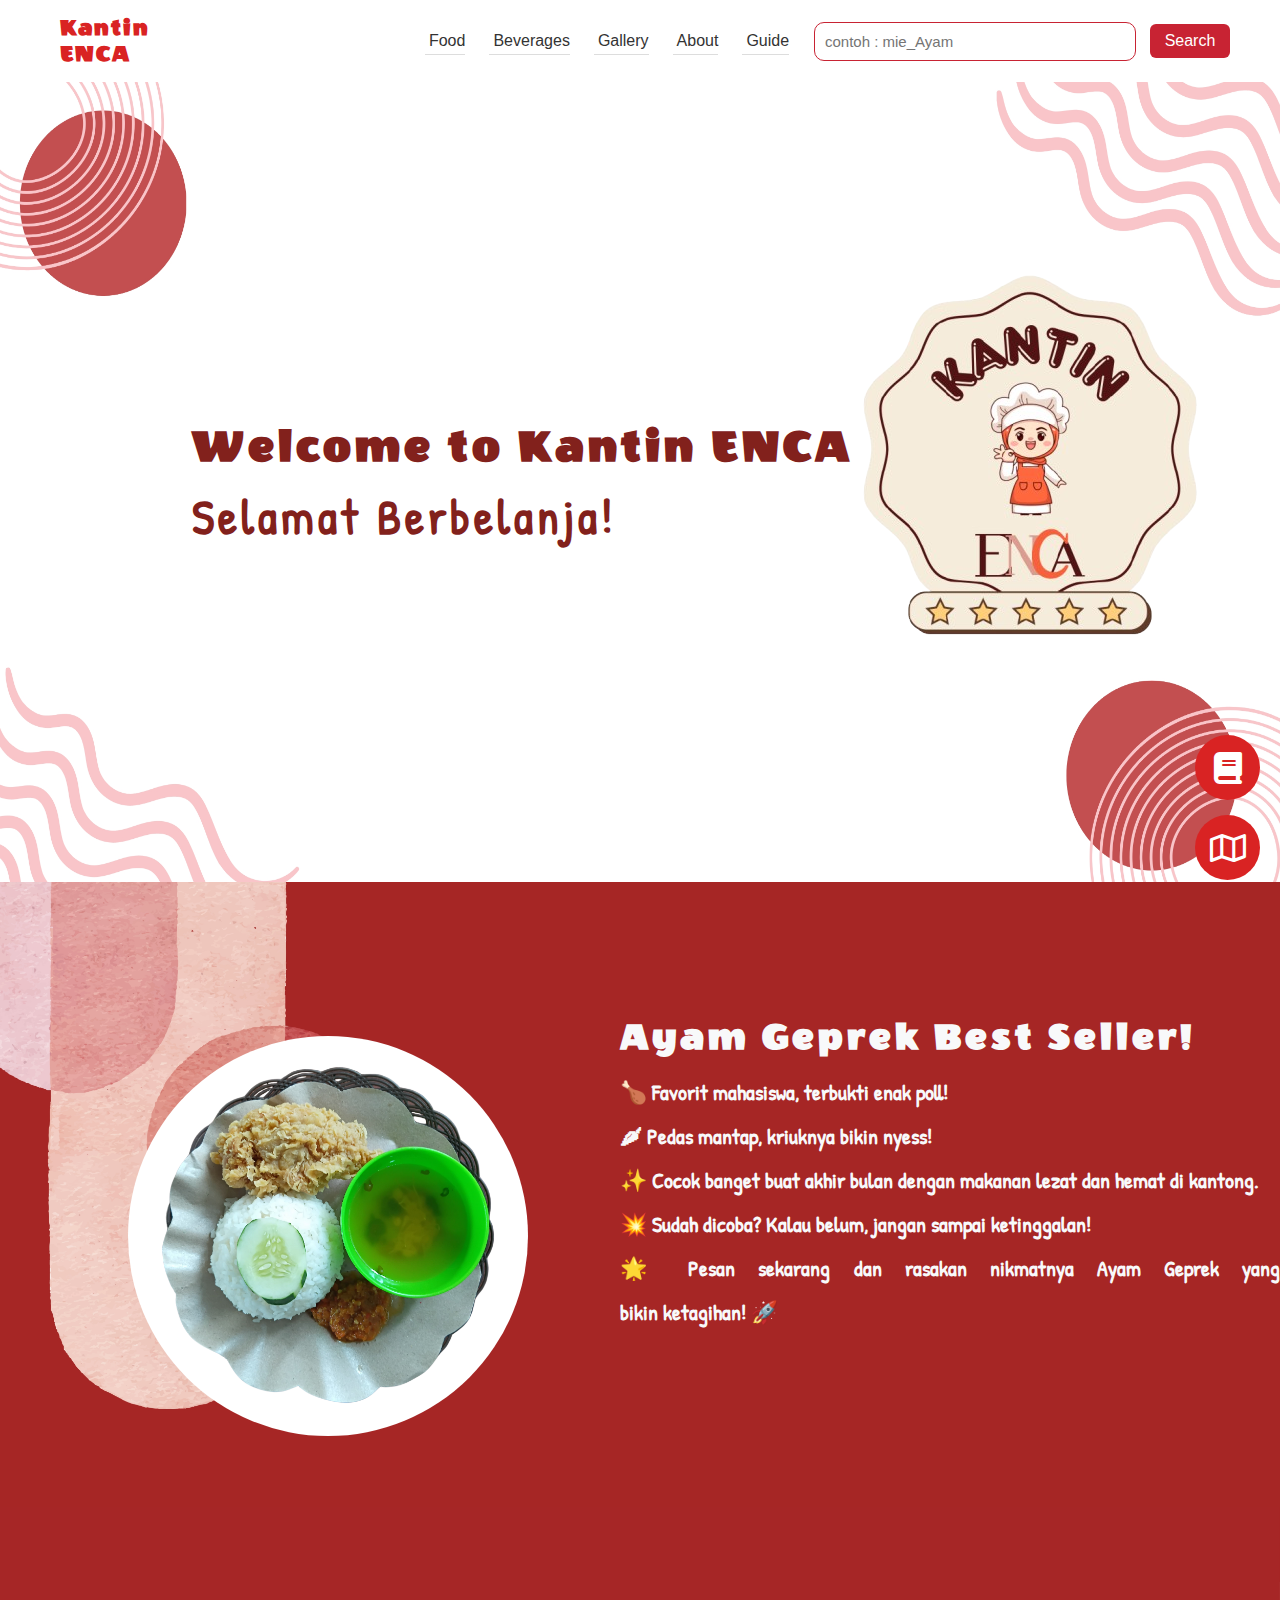
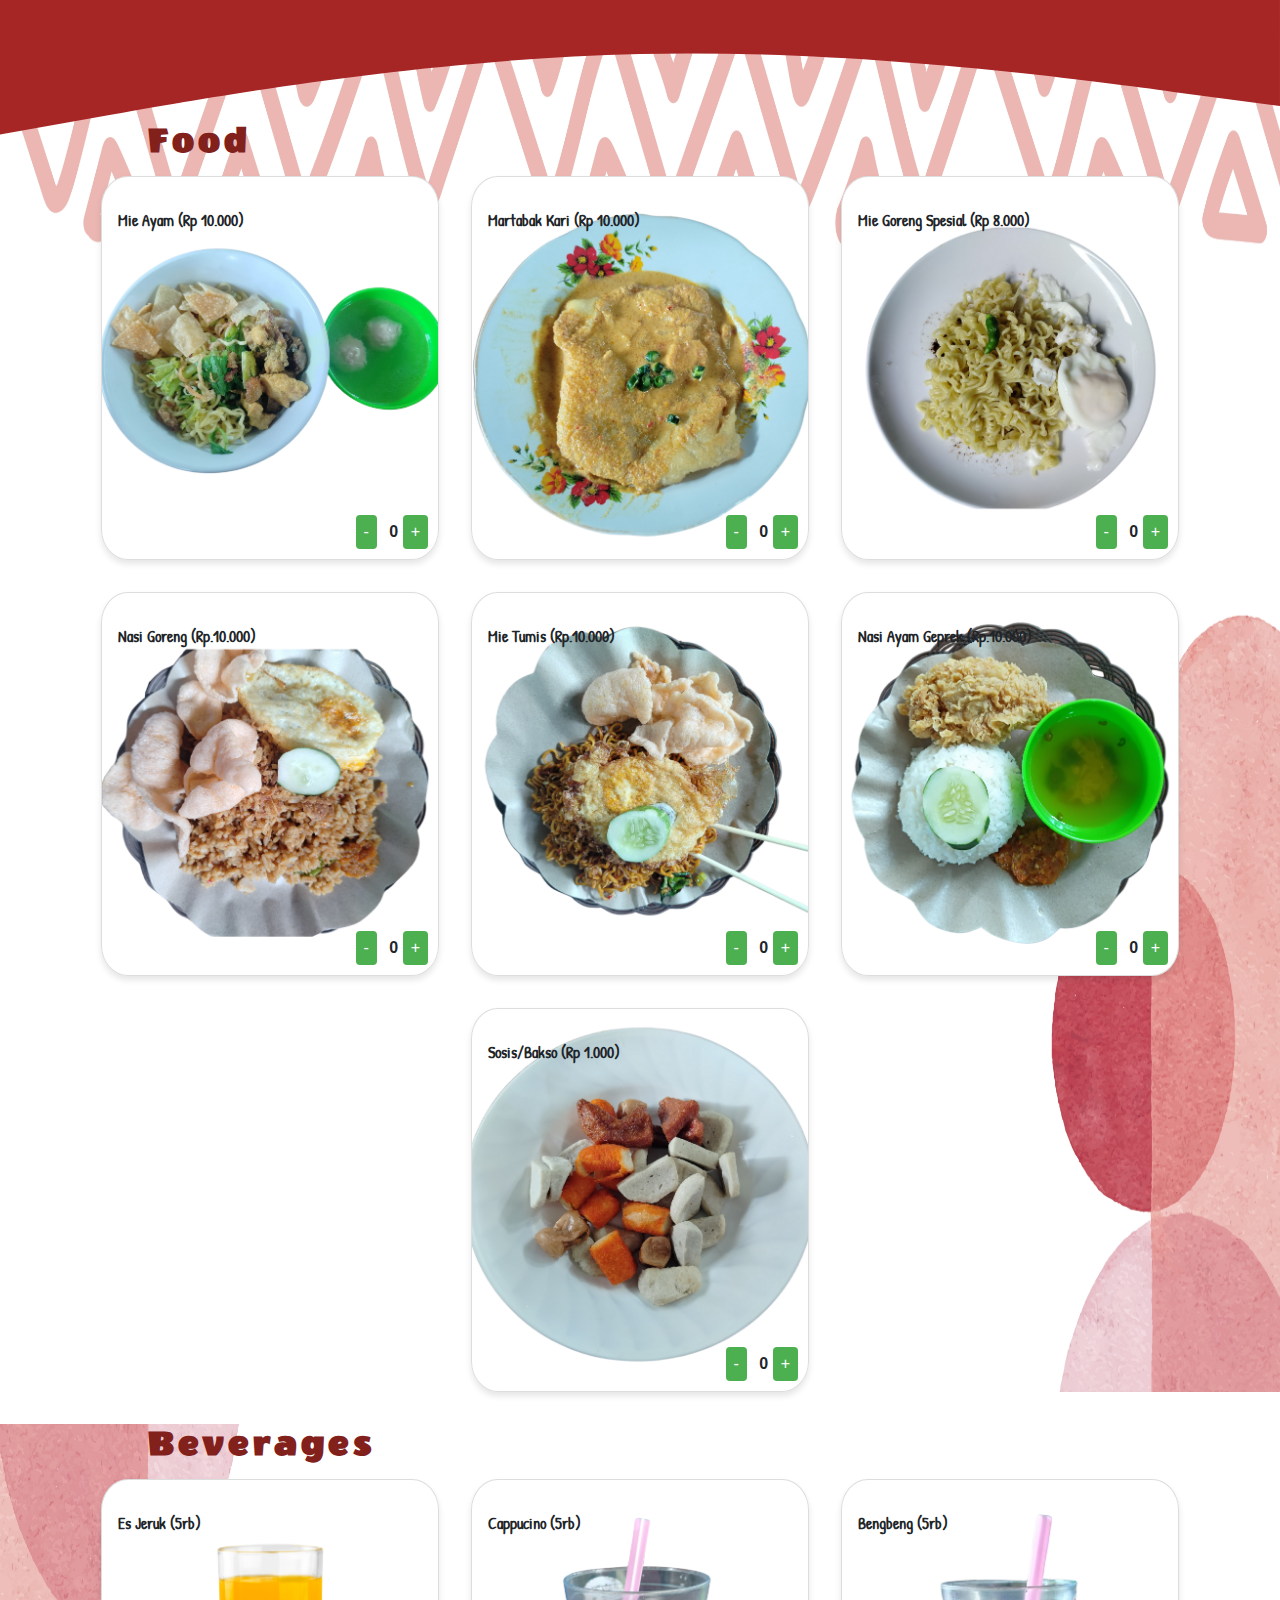
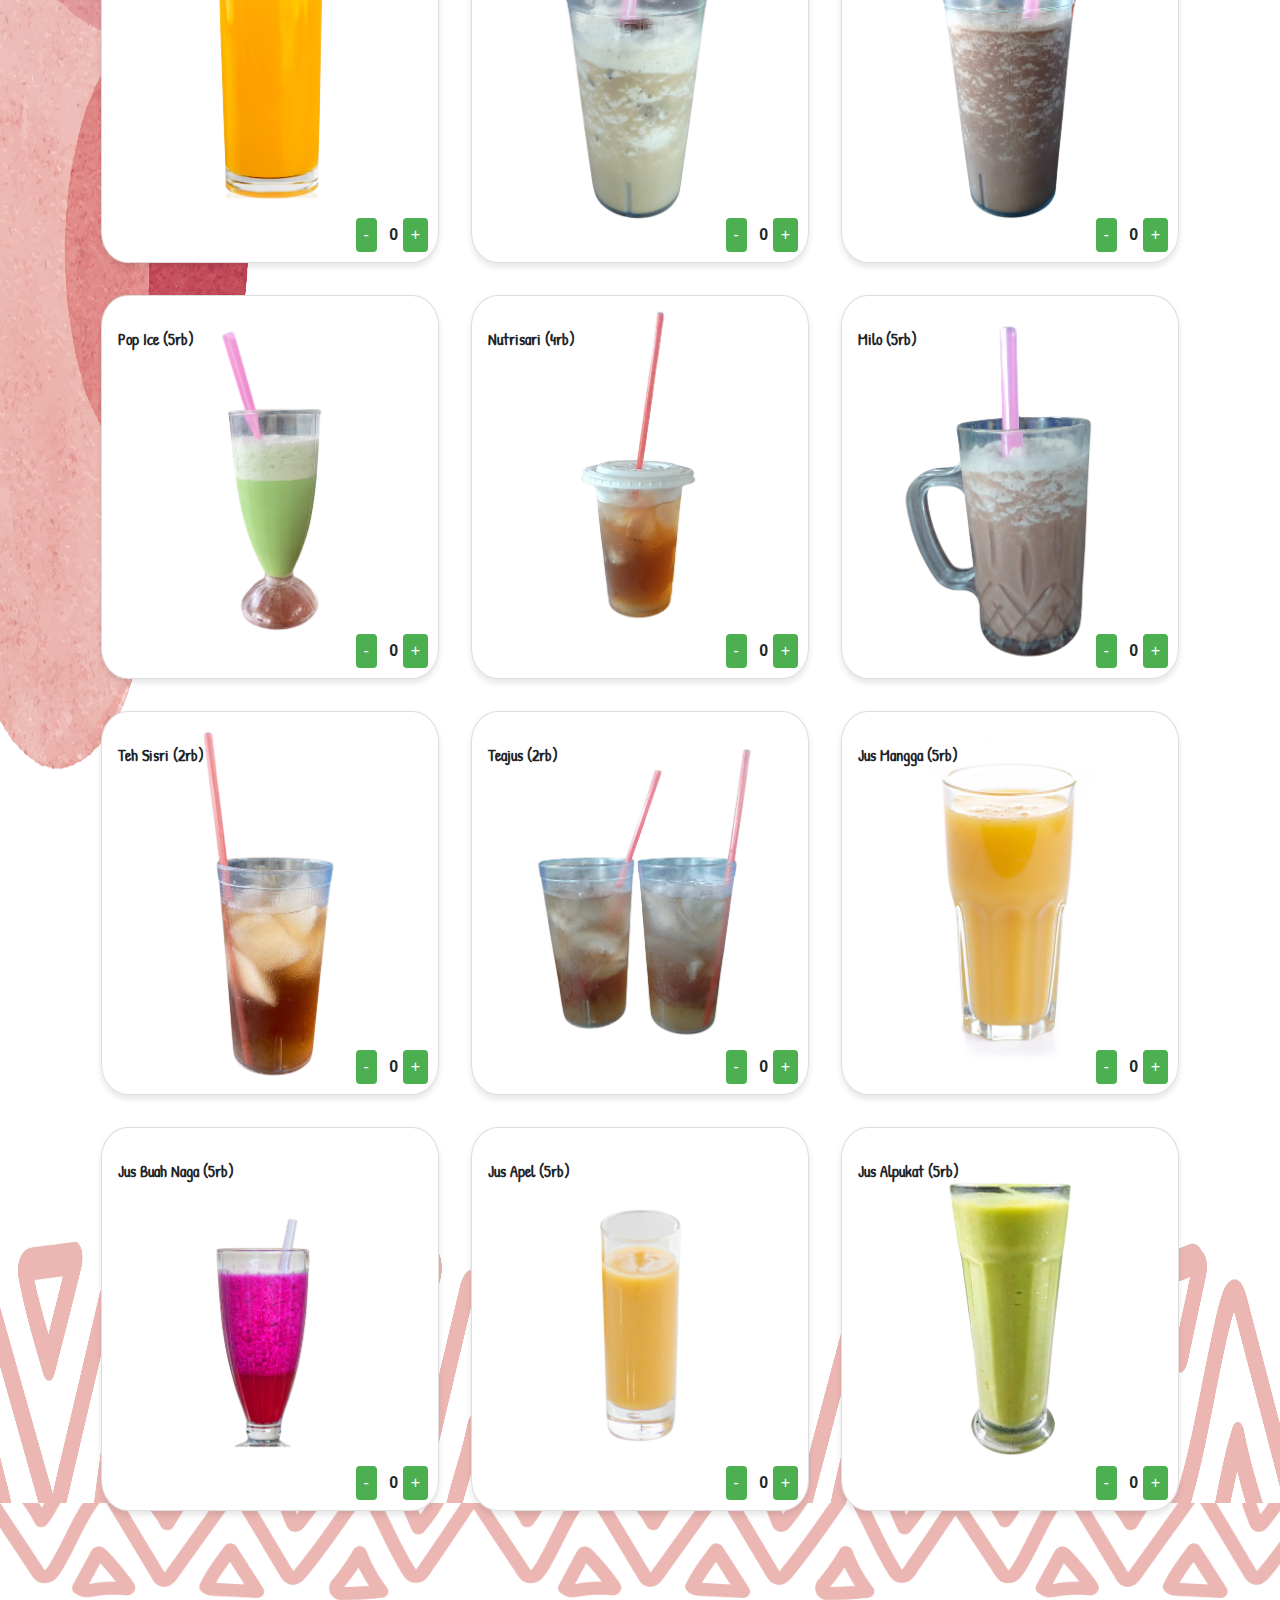
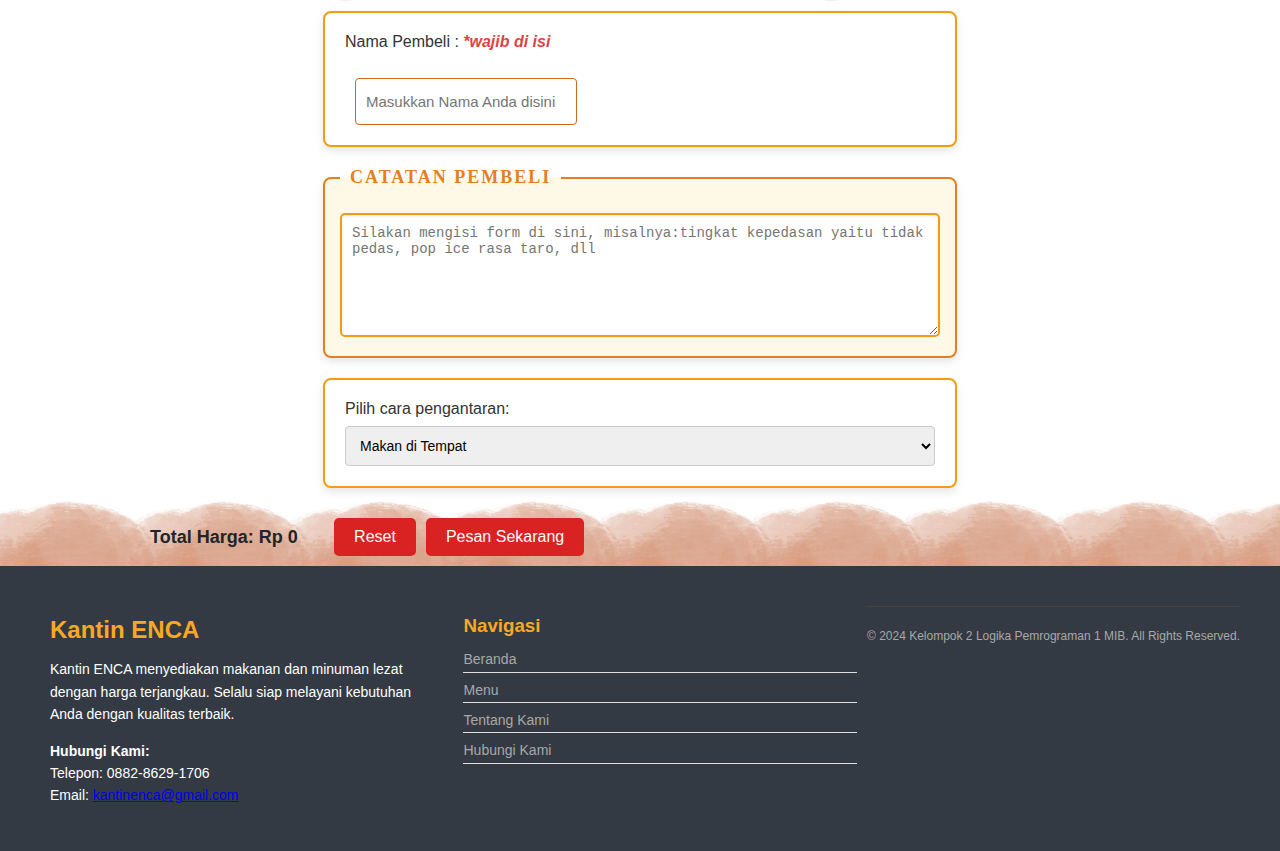
==== commit df396d01: "Update index.html" ====
--- a/index.html
+++ b/index.html
@@ -29,7 +29,7 @@
                     <li><a class="cete" href="#beverages">Beverages</a></li>
                     <li><a href="index2.html">Gallery</a></li>
                     <li><a href="index3.html">About</a></li>
-                    <li><a href="http://wa.me/+6288286291706">Contact</a></li>
+                    <li><a href="http://wa.me/+6288286291706">Guide</a></li>
                 </ul>
             </nav>
         </div>
@@ -100,7 +100,7 @@
             <div class="text">
                 <h1 class="bs">Ayam Geprek Best Seller!</h1>
                 <p class="sb">🍗 Favorit mahasiswa, terbukti enak poll! <br>
-                    🌶   Pedas mantap, kriuknya bikin nyess! <br>
+                    🌶 Pedas mantap, kriuknya bikin nyess! <br>
                     ✨ Cocok banget buat akhir bulan dengan makanan lezat dan hemat di kantong. <br>
                     💥 Sudah dicoba? Kalau belum, jangan sampai ketinggalan! <br>
                     🌟 Pesan sekarang dan rasakan nikmatnya Ayam Geprek yang bikin ketagihan! 🚀
@@ -339,7 +339,8 @@
                 <p>Total Harga: <span id="total-harga">Rp 0</span></p>
             </div>
             <div class="buttons-container">
-                <button type="button" class="reset-order" onclick="resetOrder()">Reset</button>
+                <button type="button" id="resetButton" class="reset-order">Reset</button>
+
 
                 <button type="button" class="order-now" onclick="submitOrder()">Pesan Sekarang</button>
             </div>
@@ -359,11 +360,11 @@
                     Kantin ENCA menyediakan makanan dan minuman lezat dengan harga terjangkau.
                     Selalu siap melayani kebutuhan Anda dengan kualitas terbaik.
                 </p>
-            <p>
-                <strong>Hubungi Kami:</strong>
-                <br>Telepon: <span class="phone-number">0882-8629-1706</span>
-                <br>Email: <a href="mailto:kantinenca@gmail.com" class="email-link">kantinenca@gmail.com</a>
-            </p>
+                <p>
+                    <strong>Hubungi Kami:</strong>
+                    <br>Telepon: <span class="phone-number">0882-8629-1706</span>
+                    <br>Email: <a href="mailto:kantinenca@gmail.com" class="email-link">kantinenca@gmail.com</a>
+                </p>
             </div>
 
             <div class="footer-links">
--- a/style.css
+++ b/style.css
@@ -670,15 +670,6 @@
   background-size: 100% 100%;
   margin-top: -40px;
 }
-.phone-number {
-    color: white;
-    text-decoration: none; /* Tidak ada garis bawah */
-}
-
-.email-link {
-    color: white;
-    text-decoration: none; /* Tidak ada garis bawah */
-}
 /* Mode HP */
 @media screen and (max-width: 768px) {
   .search-container {
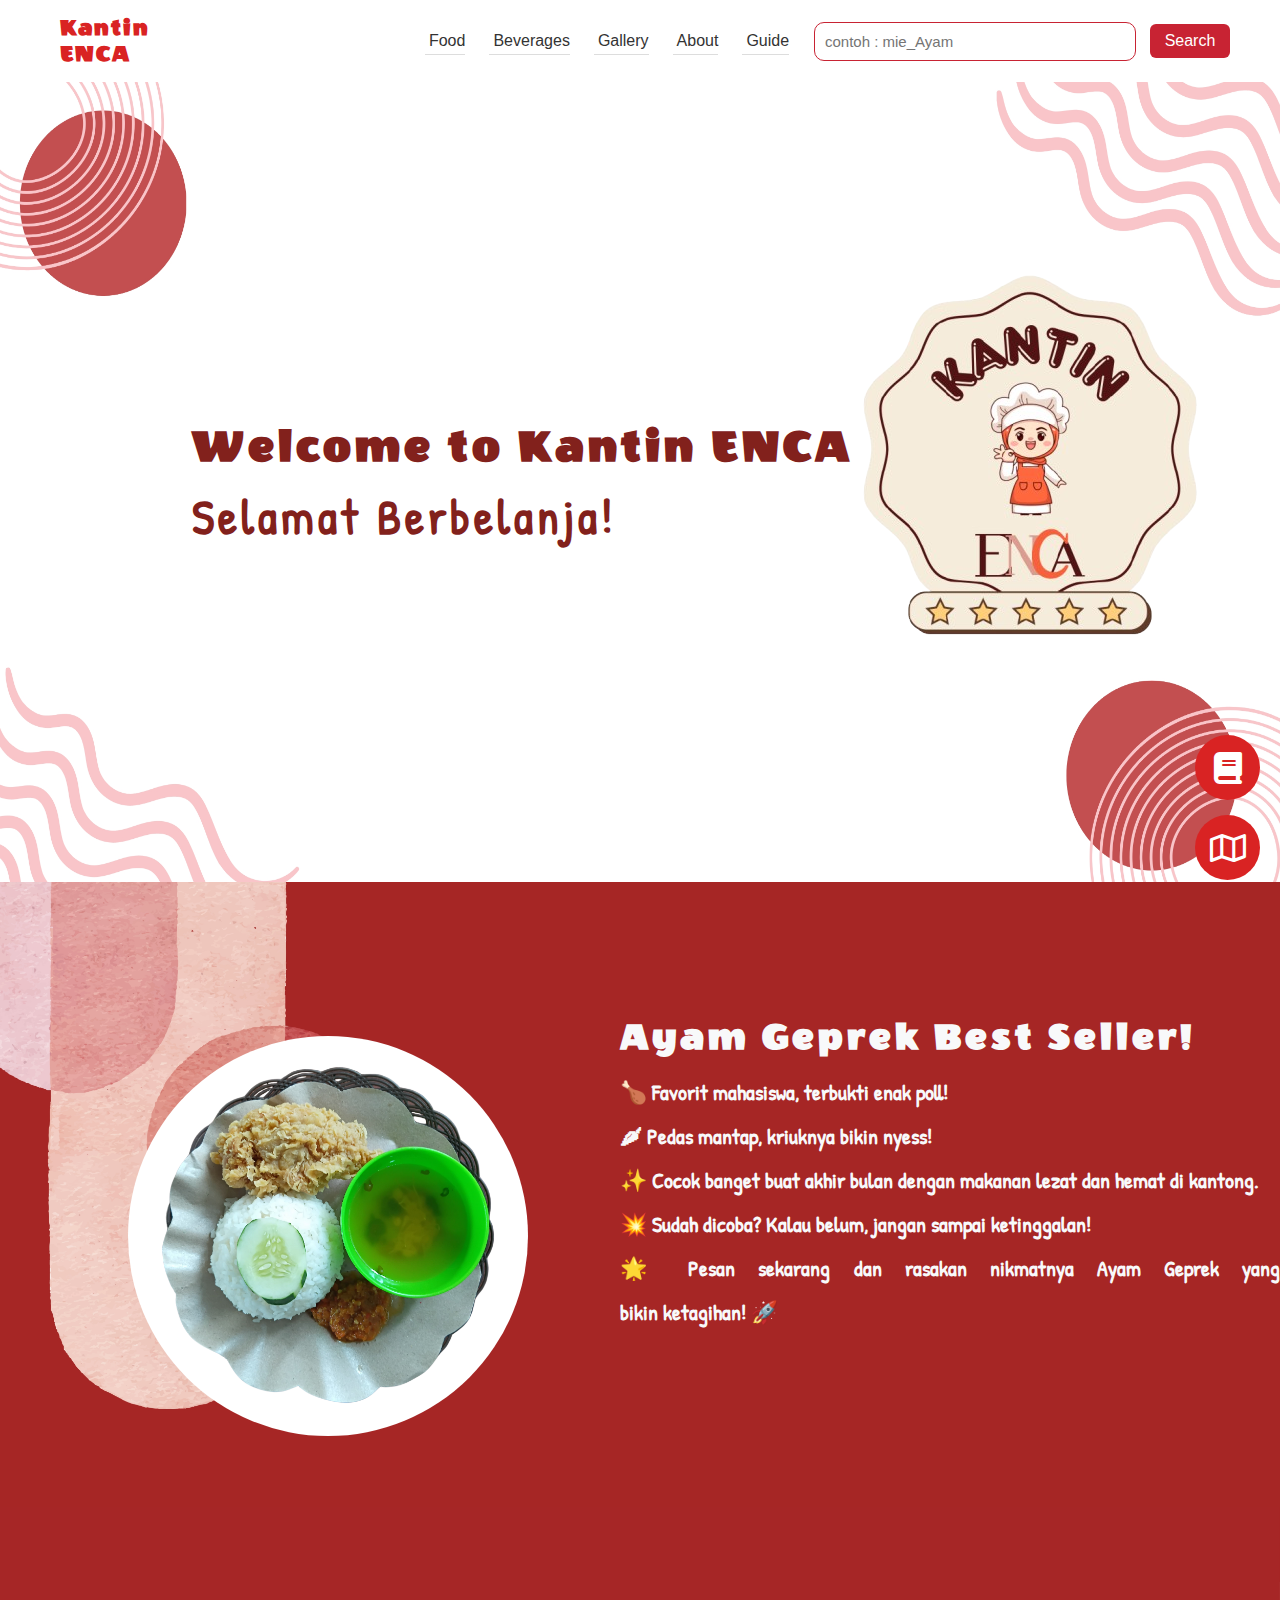
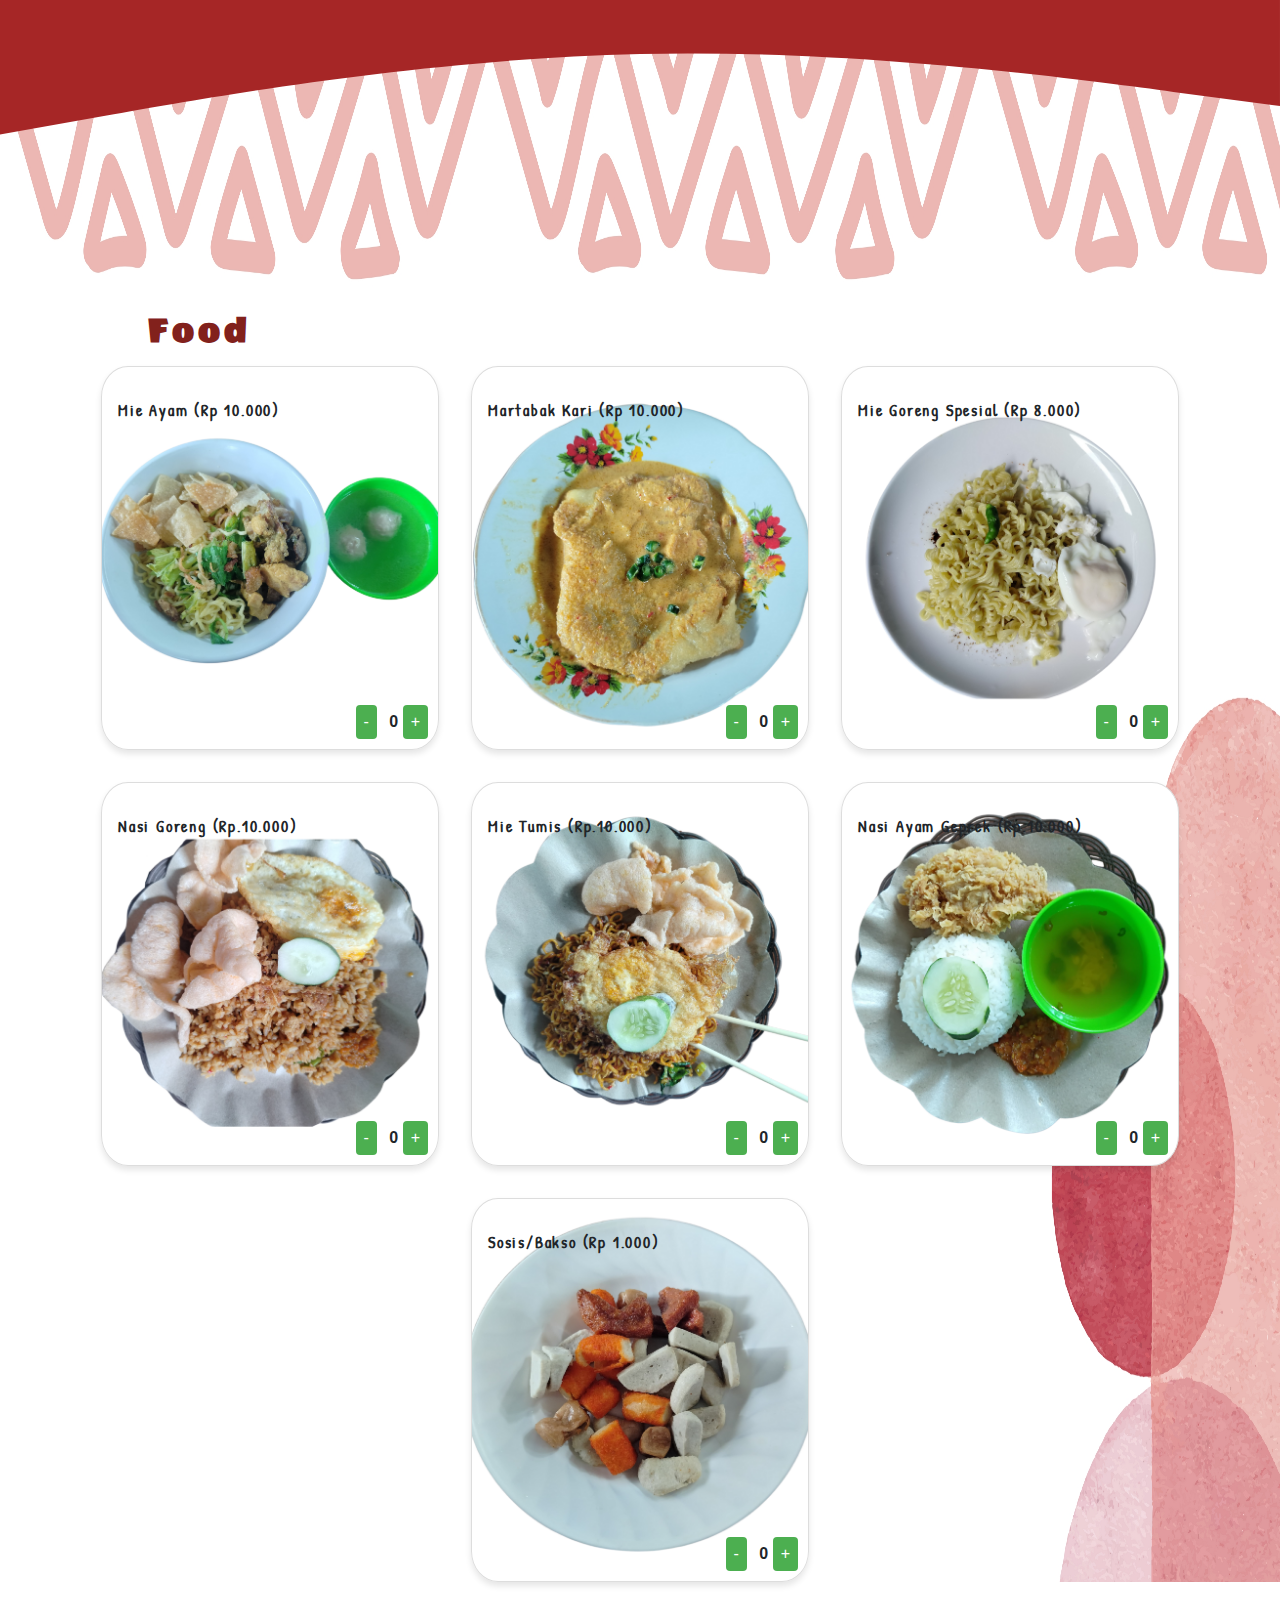
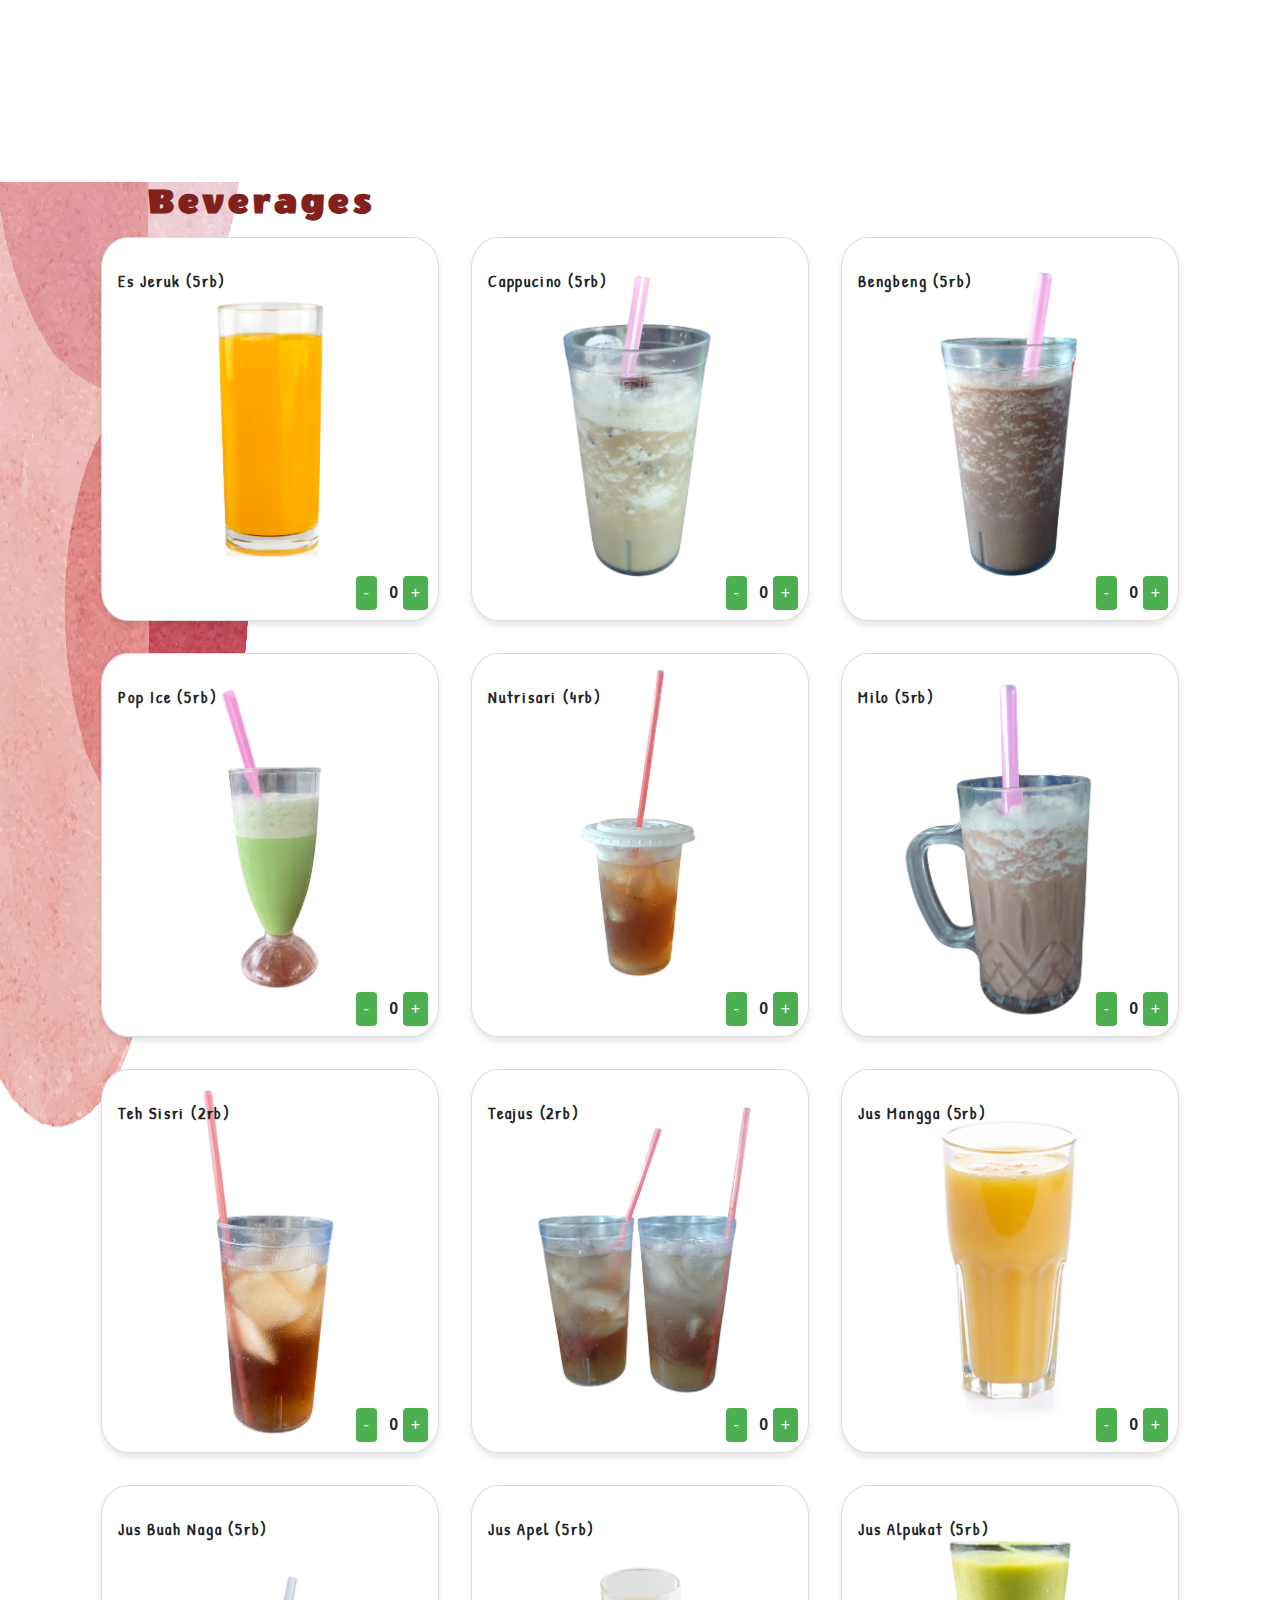
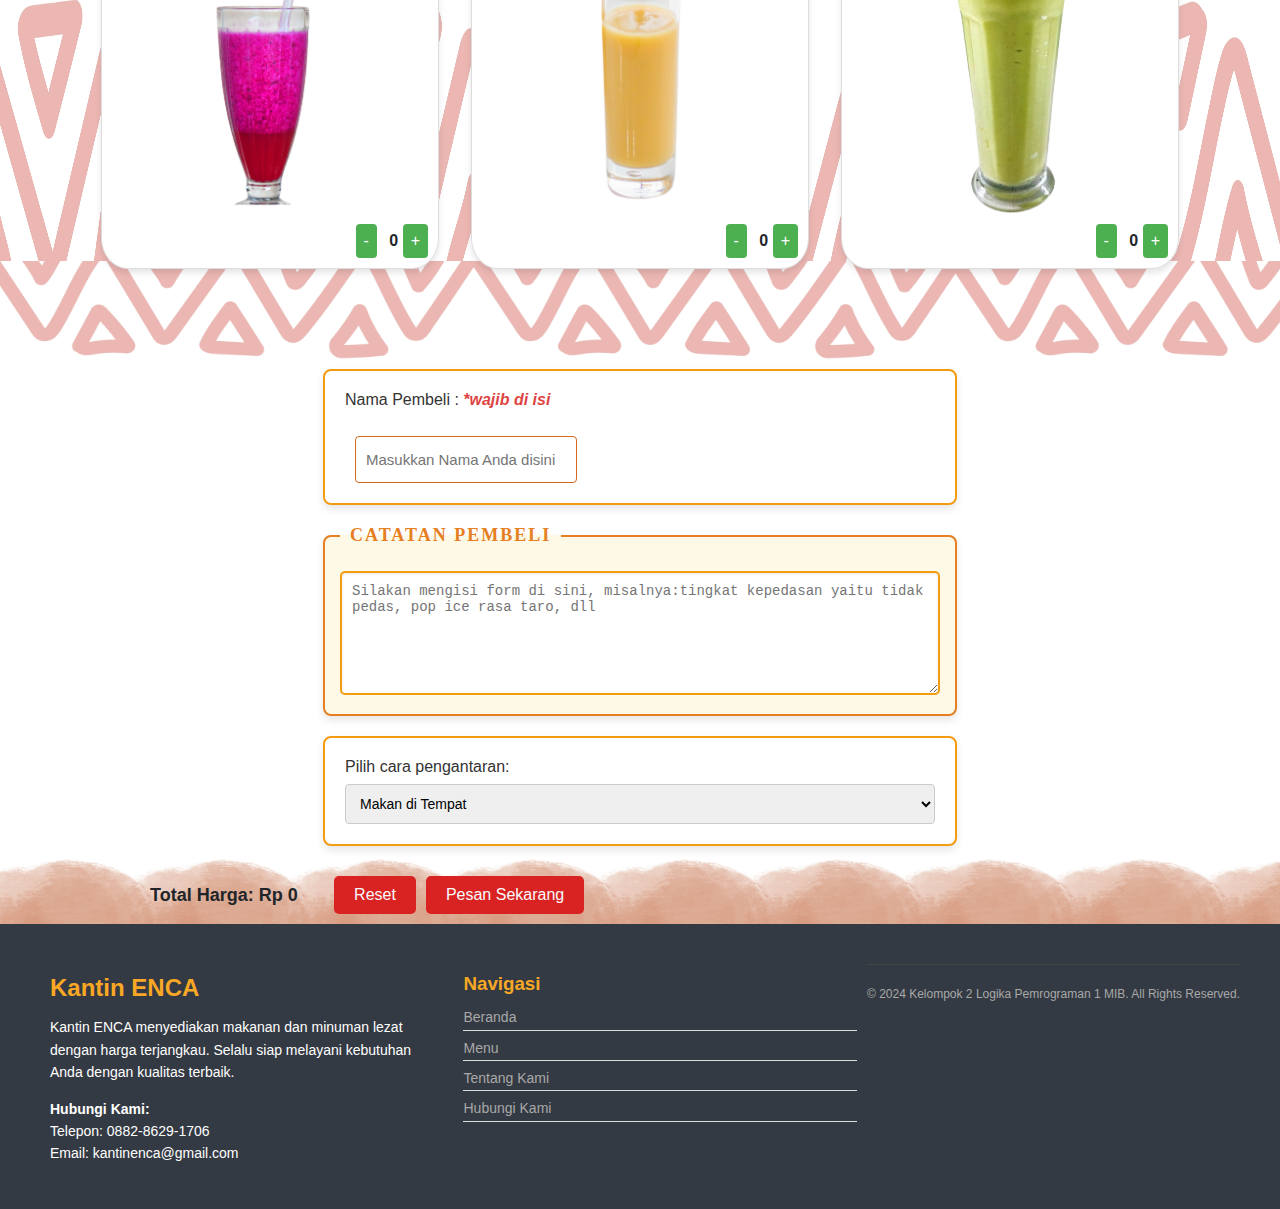
==== commit ae9475c0: "Update index.html" ====
--- a/index.html
+++ b/index.html
@@ -12,7 +12,6 @@
     <link rel="icon" href="logo_kantin_enca-removebg-preview.ico" type="image/x-icon" />
     <link rel="preconnect" href="https://fonts.googleapis.com">
     <link rel="preconnect" href="https://fonts.gstatic.com" crossorigin>
-
     <link href="https://fonts.googleapis.com/css2?family=Wendy+One&family=Patrick+Hand&display=swap" rel="stylesheet">
 
 </head>
@@ -29,7 +28,7 @@
                     <li><a class="cete" href="#beverages">Beverages</a></li>
                     <li><a href="index2.html">Gallery</a></li>
                     <li><a href="index3.html">About</a></li>
-                    <li><a href="http://wa.me/+6288286291706">Guide</a></li>
+                    <li><a href="index4.html">Guide</a></li>
                 </ul>
             </nav>
         </div>
--- a/style.css
+++ b/style.css
@@ -231,7 +231,7 @@
   color: chocolate;
   margin-left: 148px;
   margin-bottom: 15px;
-  margin-top: 10px;
+  margin-top: 200px;
   font-size: 38px;
   letter-spacing: 4px;
 }
@@ -240,7 +240,7 @@
   .makanan {
     margin-left: 20px;
     margin-bottom: 10px;
-    margin-top: 5px;
+    margin-top: 60px;
   }
 }
 .card-group {
@@ -664,19 +664,30 @@
   color: #212529;
   font-family: "Patrick Hand", cursive;
   font-weight: 800;
+  letter-spacing: 1.8px;
 }
 .ctarr {
   background-image: url(catatan\ pembeli.jpg);
   background-size: 100% 100%;
   margin-top: -40px;
 }
+.phone-number {
+    color: white;
+    text-decoration: none;
+}
+
+.email-link {
+    color: white;
+    text-decoration: none;
+}
+
 /* Mode HP */
 @media screen and (max-width: 768px) {
   .search-container {
     display: none;
   }
   .navuli {
-    margin-left: -35px;
+    margin-left: -42px;
   }
   .cete {
     display: none;
@@ -734,7 +745,7 @@
     background-repeat: no-repeat;
   }
   .welcom-text {
-    width: 160px;
+    width: 130px;
     padding: 0;
   }
   .welcom-image {
@@ -778,11 +789,12 @@
   }
   .bs {
     margin-top: 0px;
+    margin-left: -8%;
   }
   .sb {
     margin-top: 50px;
-    margin-left: -120%;
-    max-width: 400px;
+    margin-left: -130%;
+    max-width: 350px;
     line-height: 1.5;
     font-size: 20px;
   }
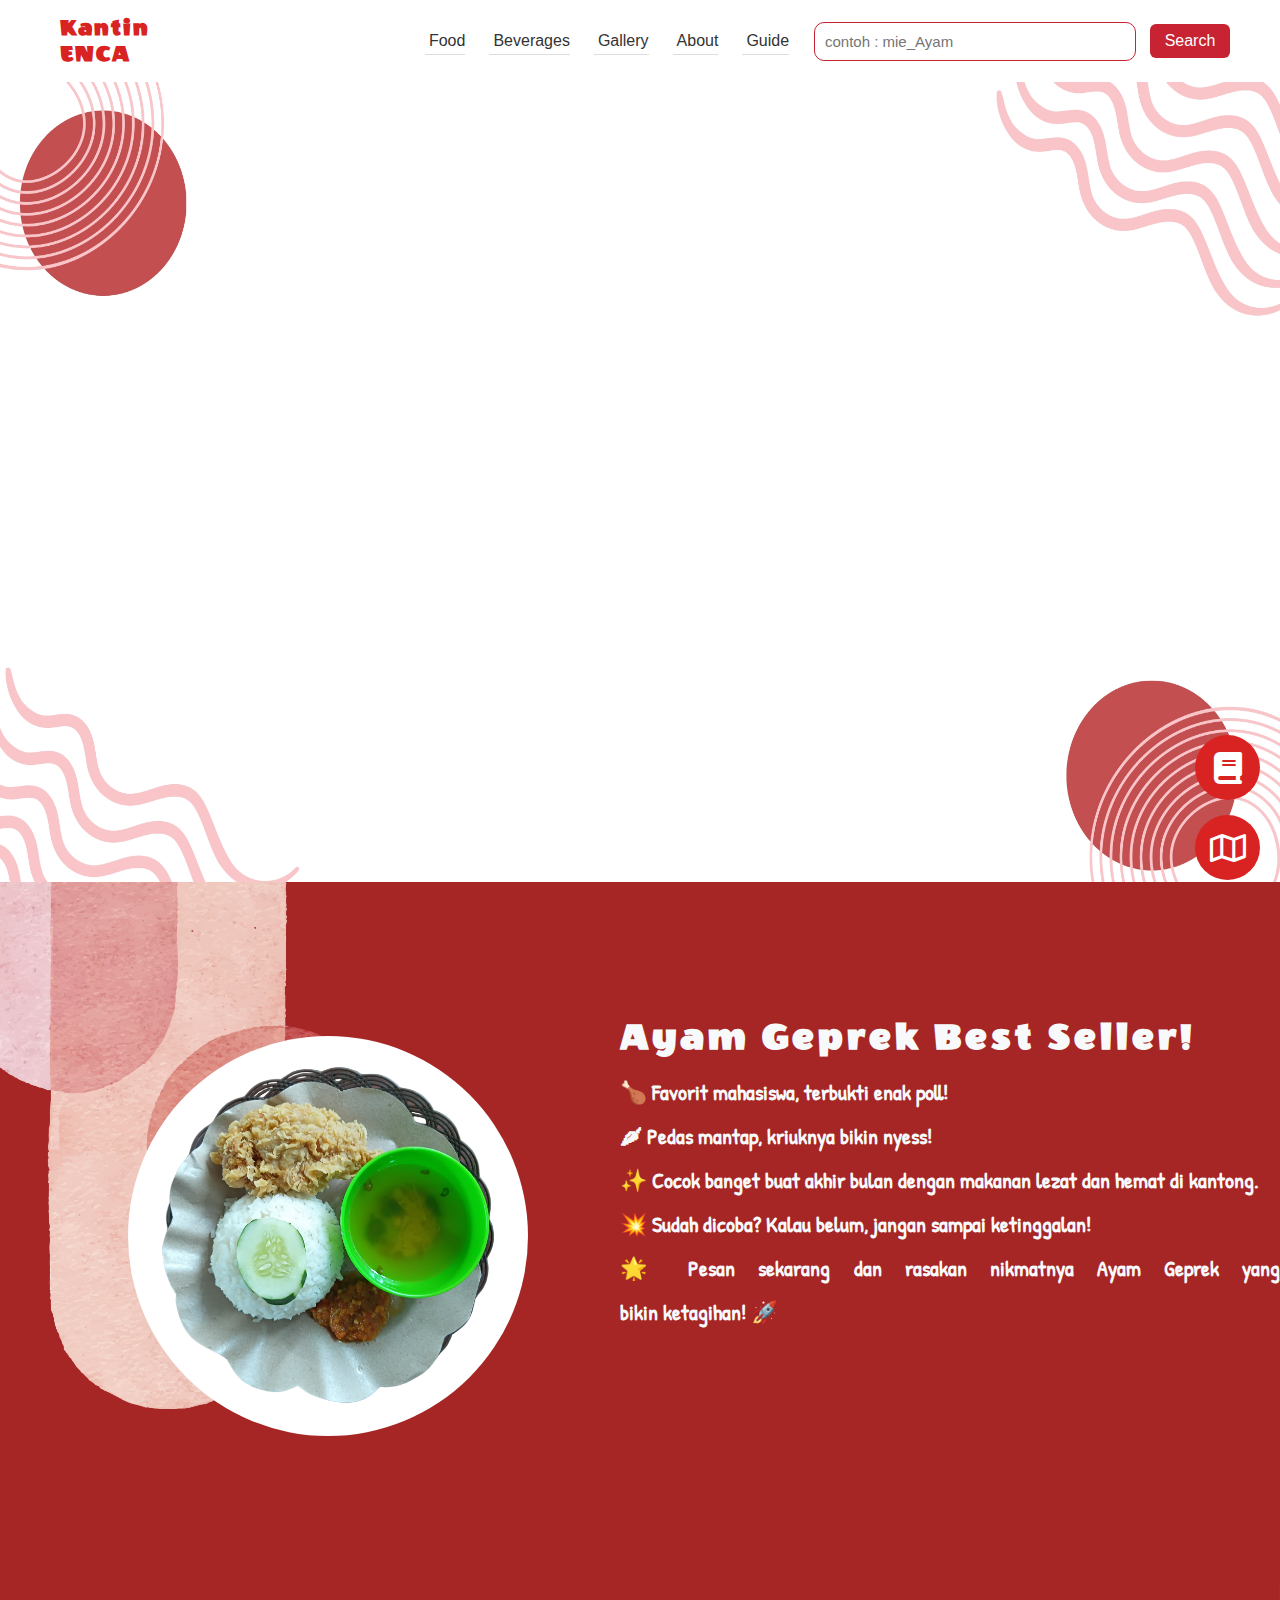
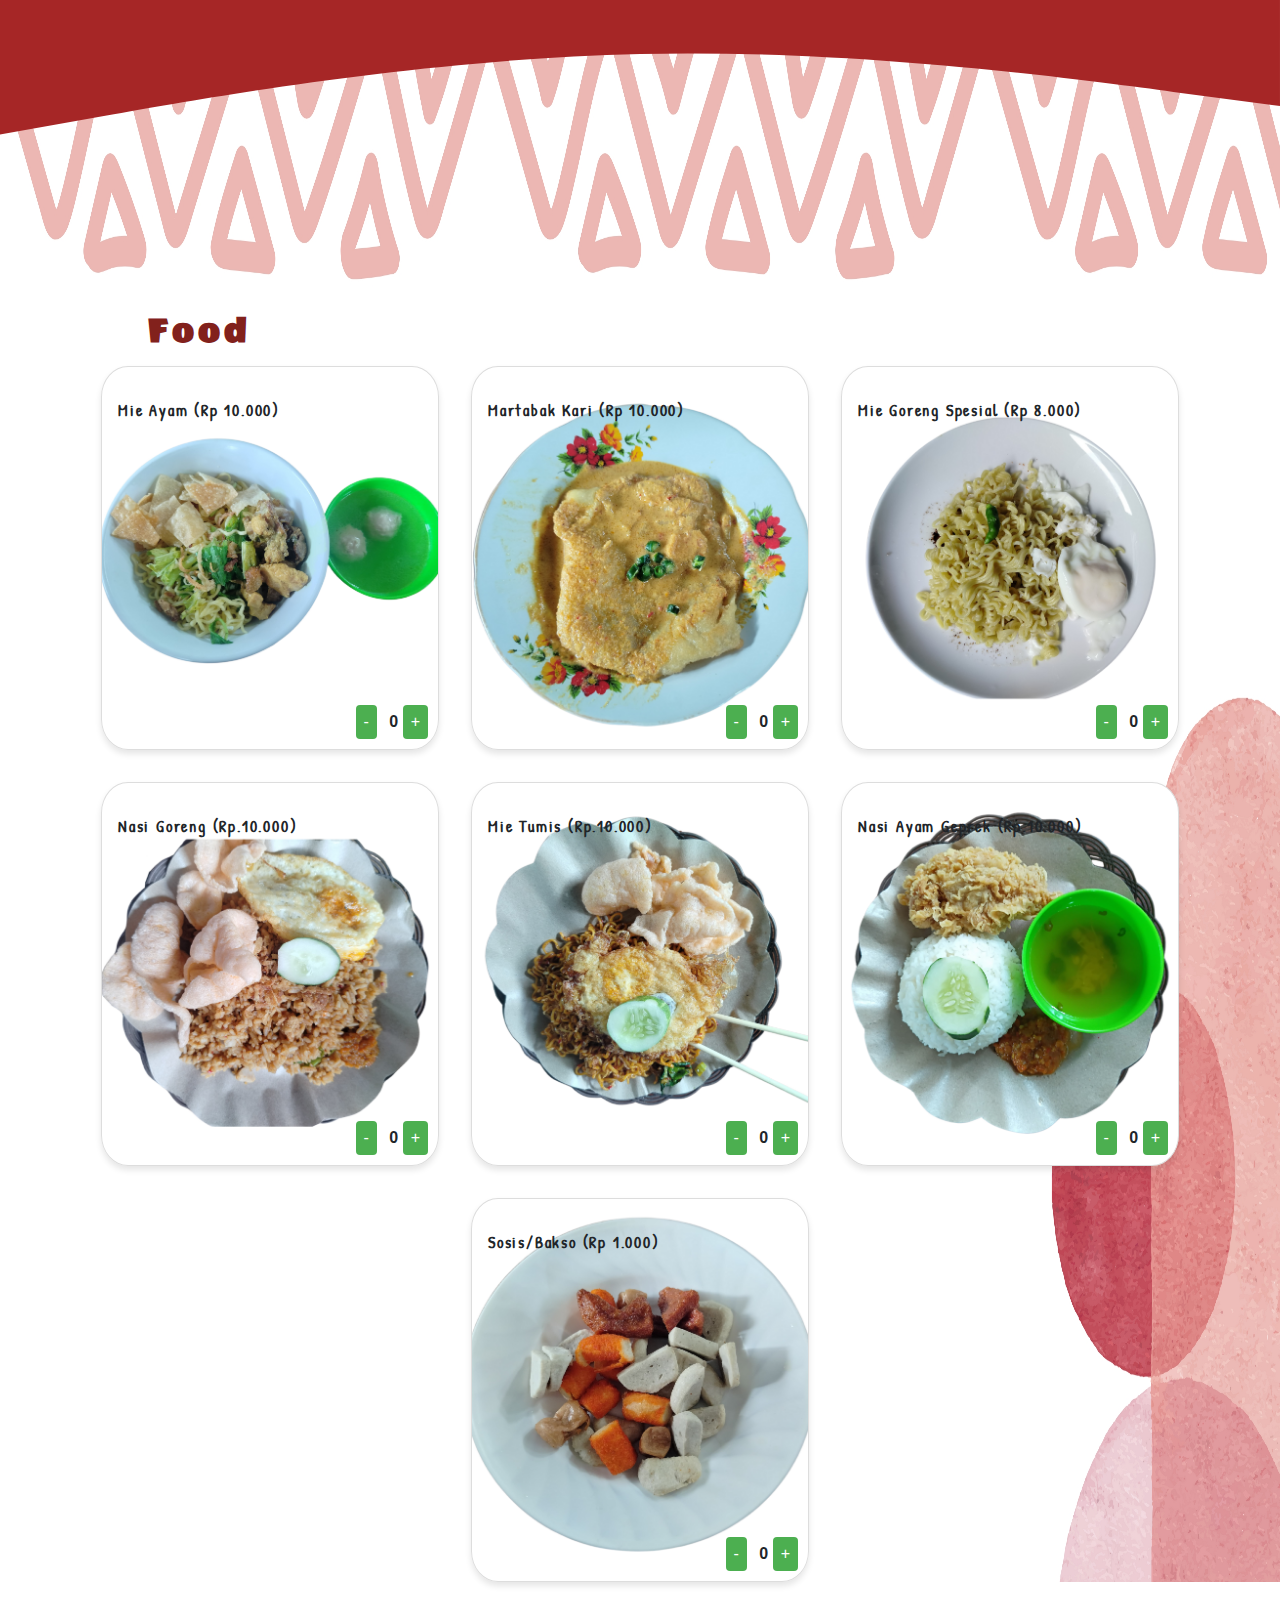
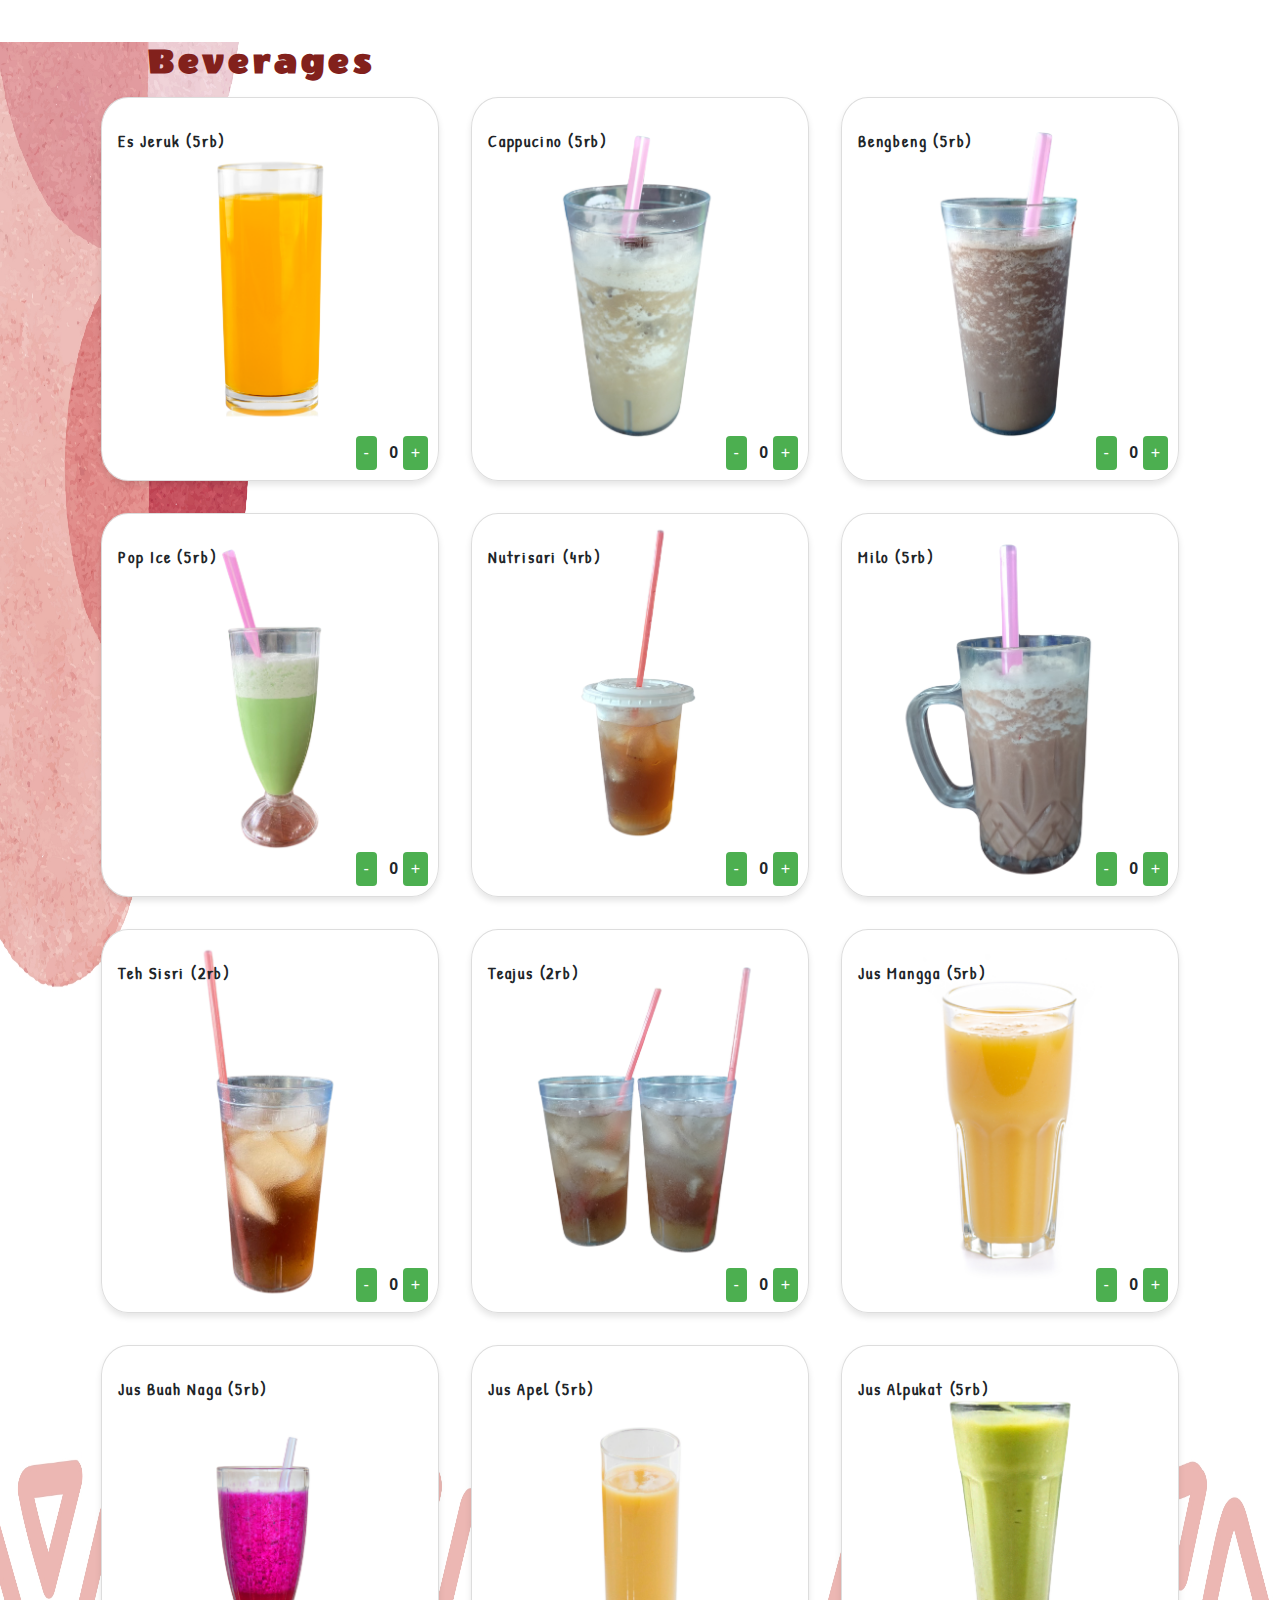
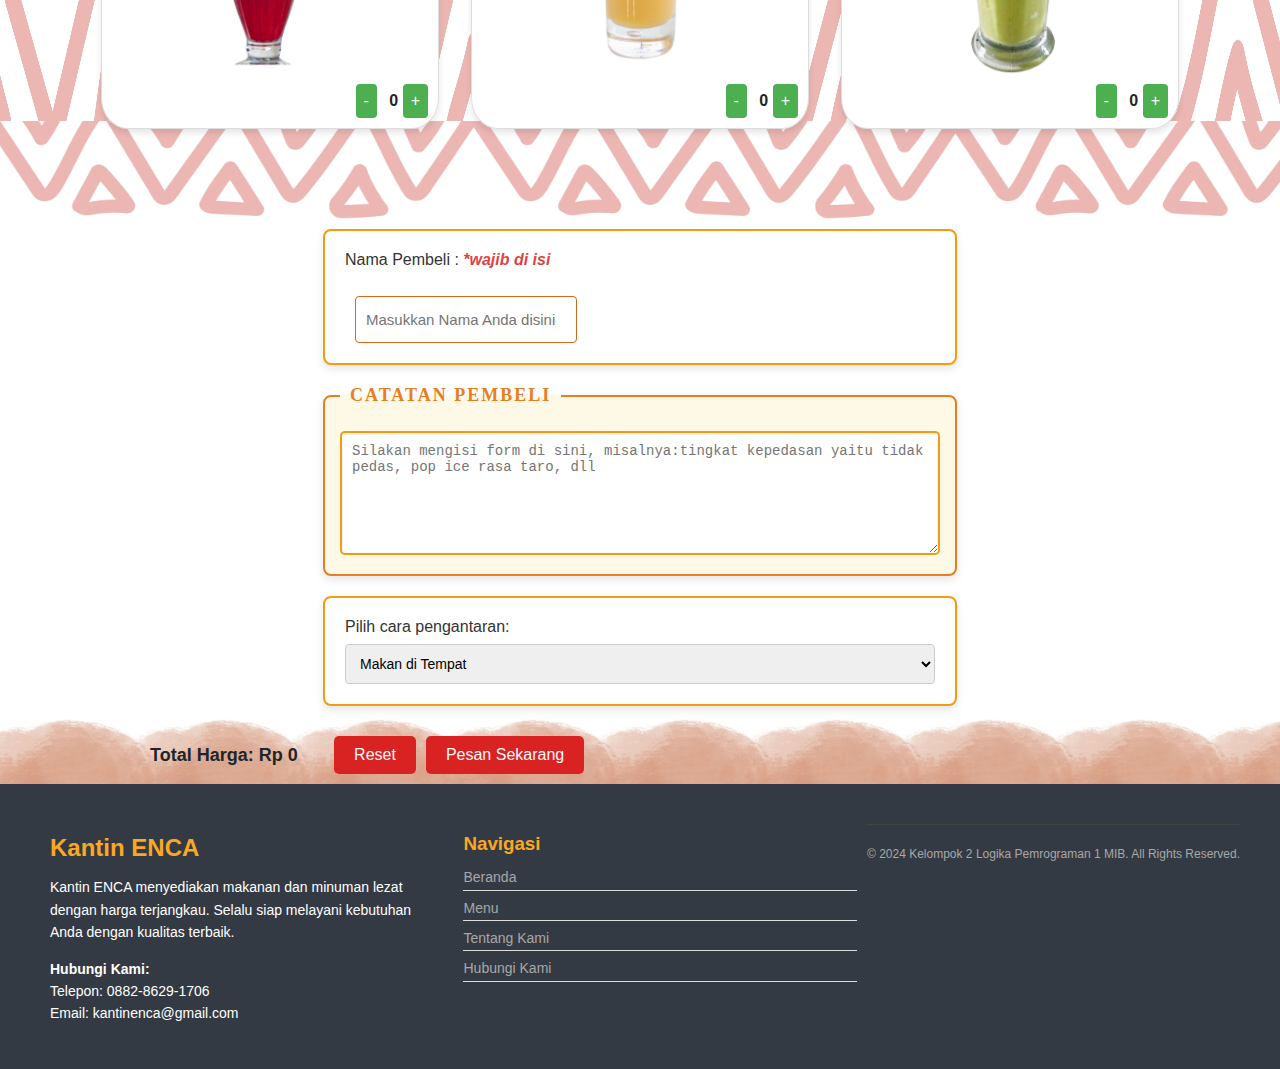
==== commit 4571b94f: "Update index.html" ====
--- a/index.html
+++ b/index.html
@@ -58,9 +58,9 @@
             <h3>Makanan</h3>
             <ul>
                 <li><span>Mie Ayam <span
-                            class="dots">................................................................................</span>
+                            class="dots">...............................................................................................</span>
                     </span><span>Rp 10.000</span></li>
-                <li><span>Martabak Kari<span class="dotd">..............................</span>
+                <li><span>Martabak Kari<span class="dotd">..........................................</span>
                     </span></span><span>Rp.10 000</span></li>
                 <li><span>Mie Goreng Spesial</span><span>Rp 8.000</span></li>
                 <li><span>Nasi Goreng</span><span>Rp 10.000</span></li>
@@ -69,7 +69,7 @@
                 <li><span>Sosis/Bakso</span><span>Rp 1.000</span></li>
             </ul>
 
-            <br>
+            <br>    
             <h3>Minuman</h3>
             <ul>
                 <li><span>Es Jeruk</span><span>Rp 5.000</span></li>
--- a/style.css
+++ b/style.css
@@ -201,9 +201,17 @@
 main {
   padding: 1em;
 }
+@keyframes fadeIn {
+  0% {
+    opacity: 0;
+  }
+  100% {
+    opacity: 1;
+  }
+}
 .welcom {
   background-image: url(profil.jpg);
-  background-size: 100% 100%; /* Memperpanjang gambar latar belakang ke bawah */
+  background-size: 100% 100%;
   display: flex;
   align-items: center;
   height: 800px;
@@ -218,10 +226,21 @@
   margin-left: 35%;
   letter-spacing: 4px;
   line-height: 0.8;
-}
+  opacity: 0;
+  animation: fadeIn 2s ease-in-out forwards;
+}
+
+.welcom-image img {
+  opacity: 0;
+  animation: fadeIn 2s ease-in-out 0.5s forwards;
+}
+
 .welcom-image {
   margin-left: 18%;
 }
+
+
+
 html {
   scroll-behavior: smooth;
 }
@@ -235,7 +254,9 @@
   font-size: 38px;
   letter-spacing: 4px;
 }
-
+.minuman {
+  margin-top: 60px;
+}
 @media screen and (max-width: 768px) {
   .makanan {
     margin-left: 20px;
@@ -733,9 +754,6 @@
   .cat {
     margin-top: 1px;
   }
-  .minuman {
-    margin-left: 10px;
-  }
   .jumbotron {
     margin-top: -35px;
   }
@@ -793,10 +811,14 @@
   }
   .sb {
     margin-top: 50px;
-    margin-left: -130%;
+    margin-left: -120%;
     max-width: 350px;
     line-height: 1.5;
     font-size: 20px;
+  }
+  .minuman {
+    margin-top:50px;
+    margin-left: 10px;
   }
   .dots {
     display: none;
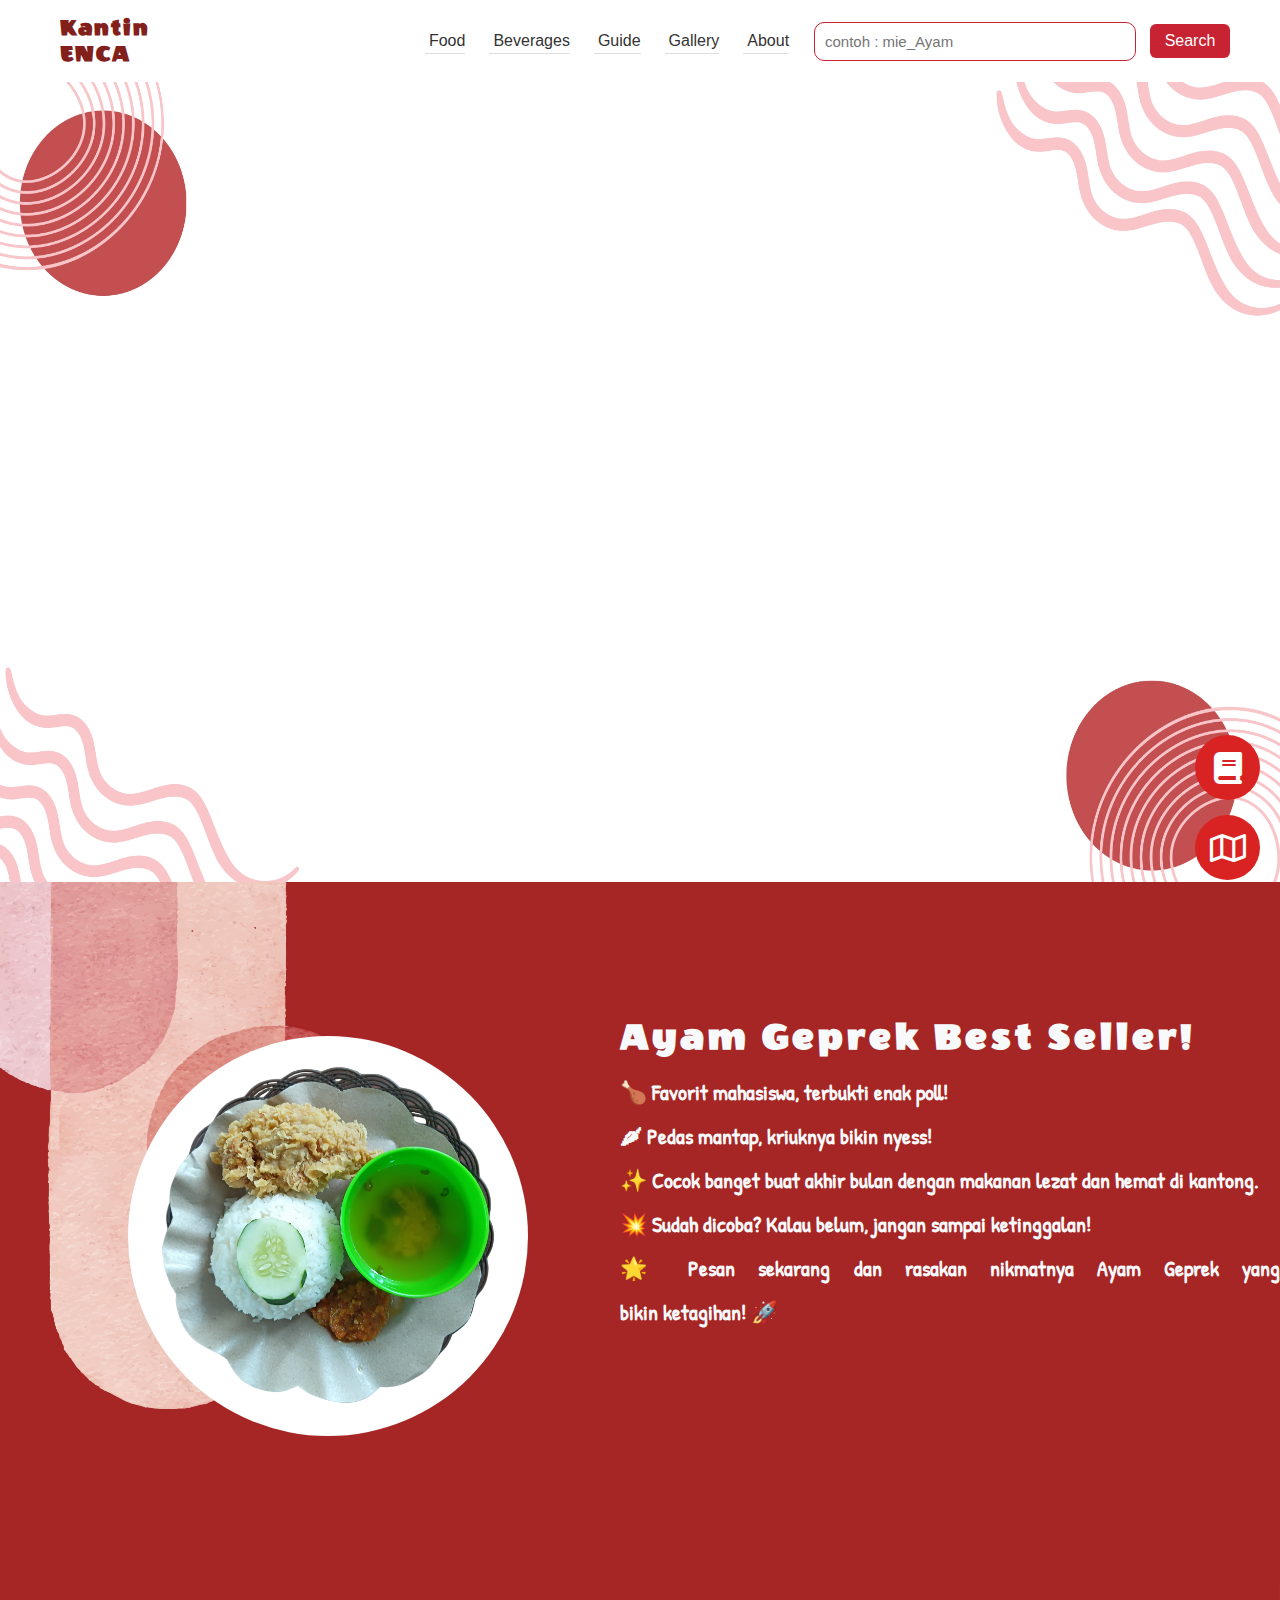
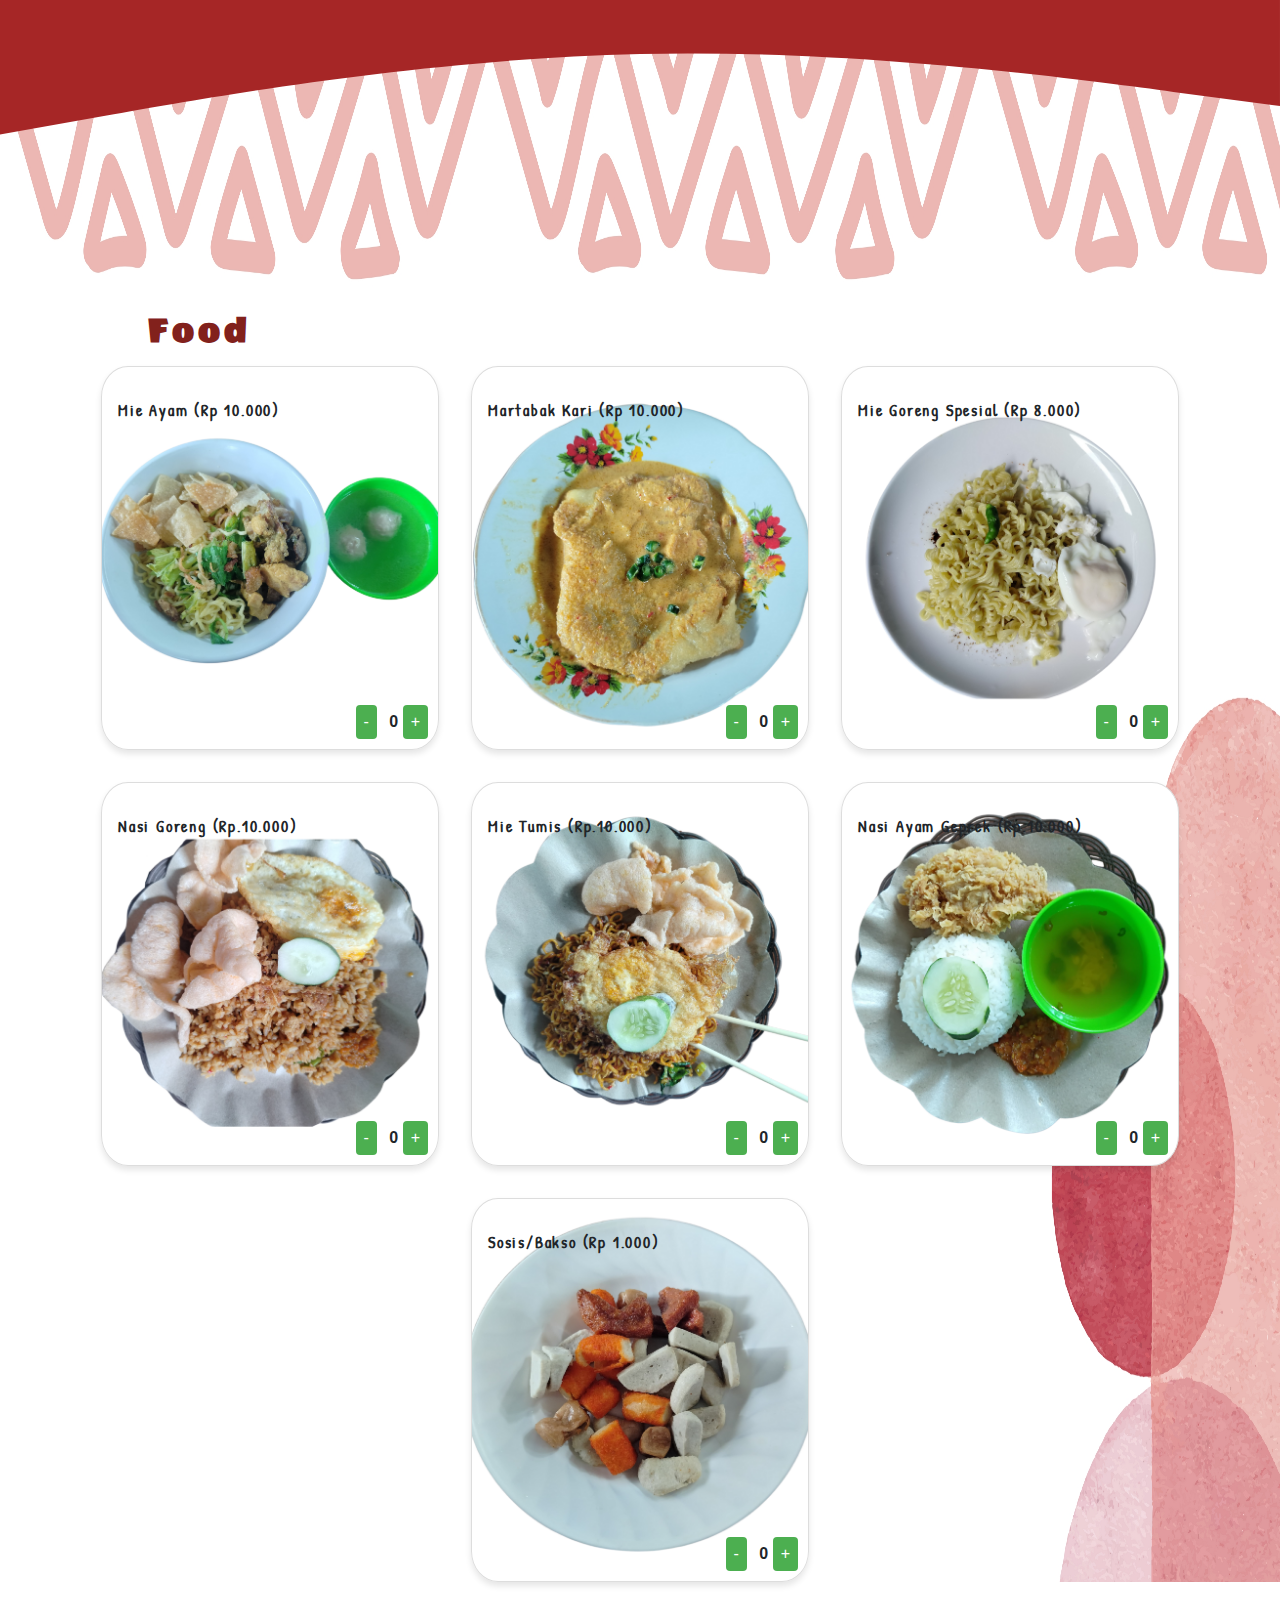
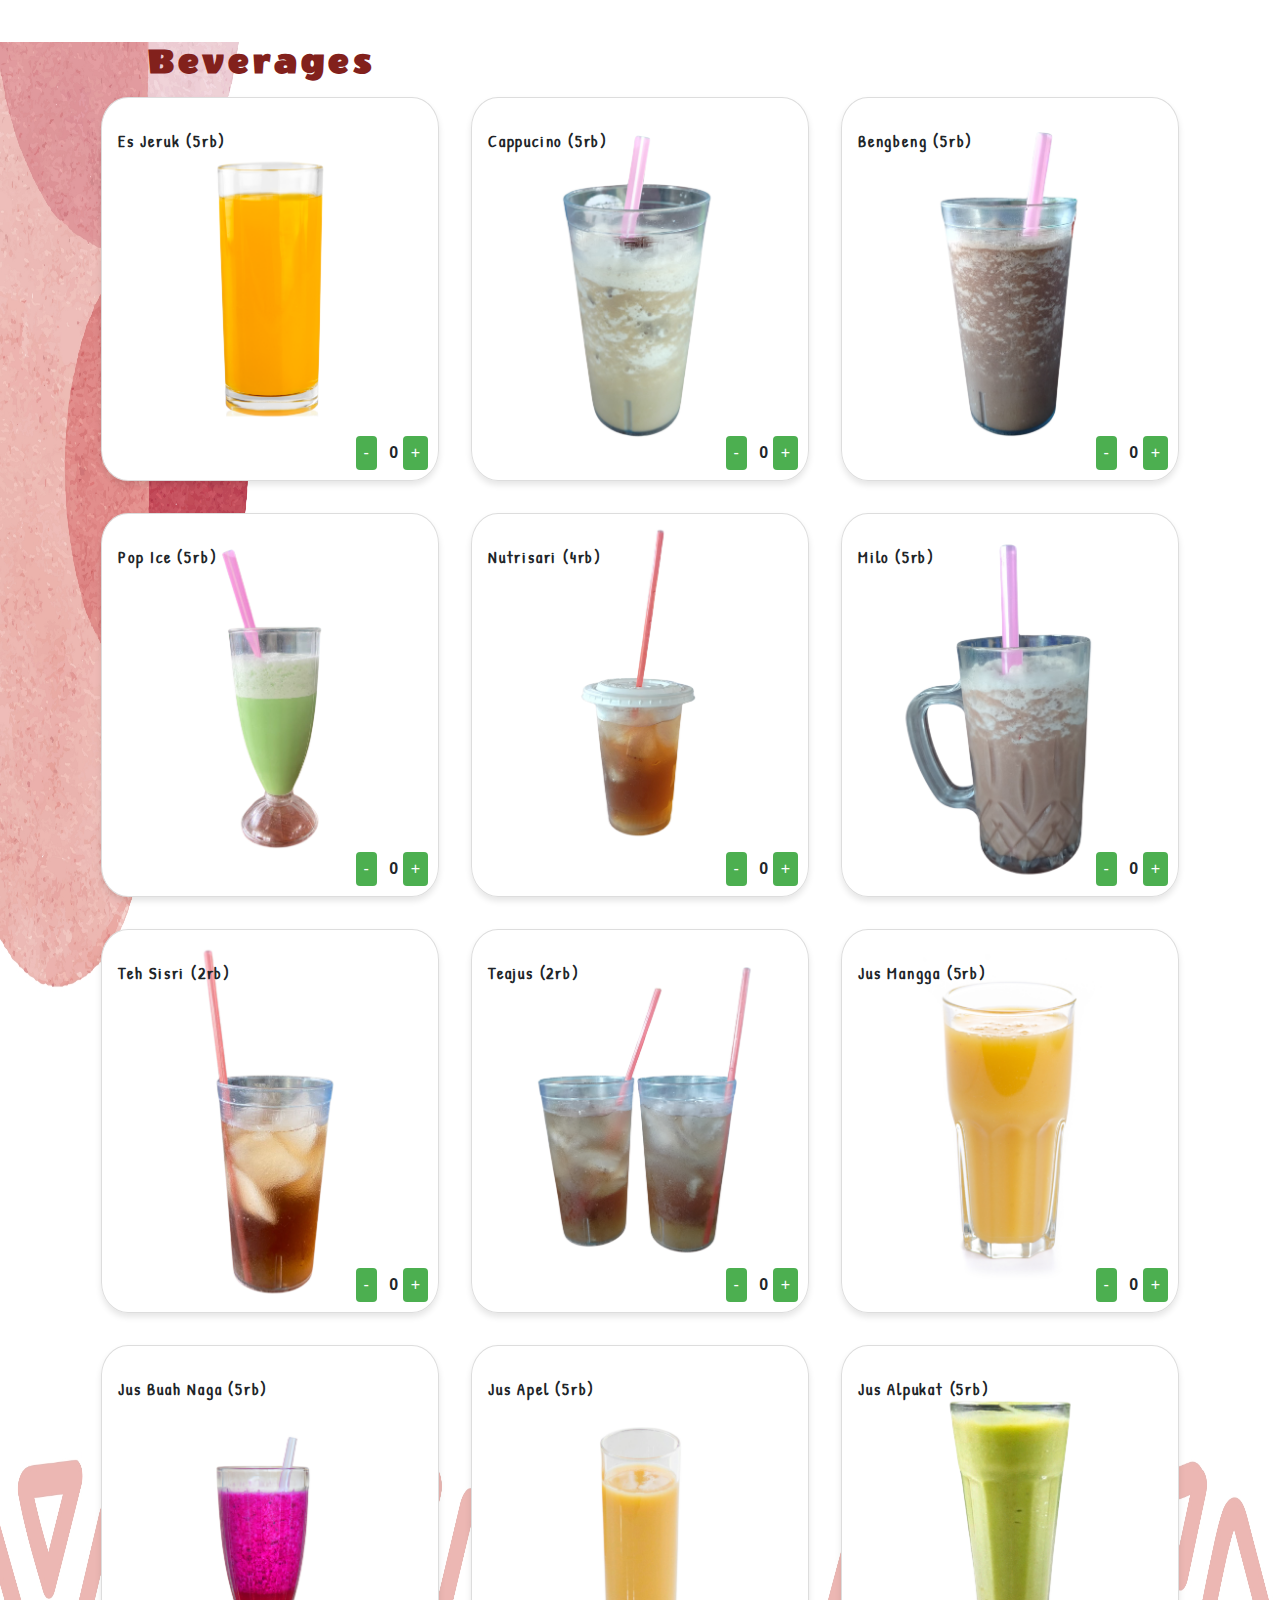
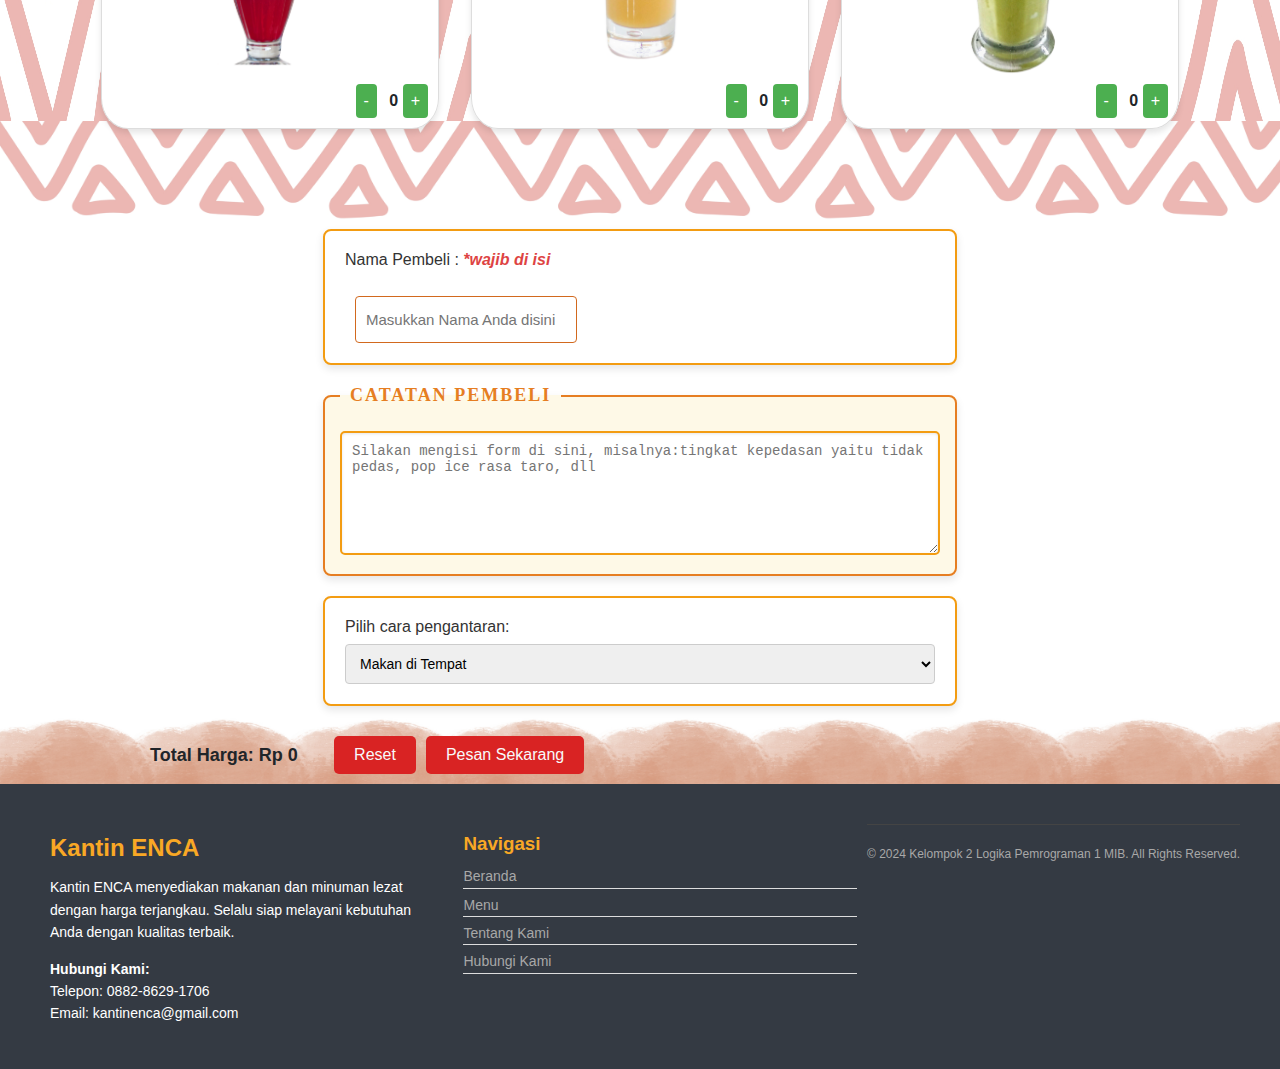
==== commit 21fad0cb: "Update index.html" ====
--- a/index.html
+++ b/index.html
@@ -26,9 +26,9 @@
                 <ul>
                     <li><a class="cete" href="#food">Food</a></li>
                     <li><a class="cete" href="#beverages">Beverages</a></li>
+                    <li><a href="index4.html">Guide</a></li>
                     <li><a href="index2.html">Gallery</a></li>
                     <li><a href="index3.html">About</a></li>
-                    <li><a href="index4.html">Guide</a></li>
                 </ul>
             </nav>
         </div>
--- a/style.css
+++ b/style.css
@@ -35,7 +35,7 @@
   font-size: 24px;
   font-weight: bold;
   font-family: 'Wendy One', sans-serif;
- color: #d92323;
+ color: #82211c;
  letter-spacing: 2px;
 }
 nav ul {
@@ -148,15 +148,18 @@
 }
 
 .menu-content {
-  padding: 20px;
+  padding: 50px;
+  font-family: "Patrick Hand", cursive;
+  font-weight: 600;
 }
 
 .menu-content h3 {
   margin-top: 0;
+  margin-bottom: 10px;
   font-size: 18px;
   text-transform: uppercase;
   border-bottom: 2px solid #ddd;
-  padding-bottom: 1px;
+  padding-bottom: 0px;
 }
 
 ul {
@@ -168,7 +171,7 @@
 ul li {
   display: flex;
   justify-content: space-between;
-  padding: 4.2px 0;
+  padding: 3.2px 0;
   border-bottom: 1px solid #ddd;
 }
 .dm {
@@ -176,8 +179,8 @@
 }
 .close-btn {
   position: absolute;
-  top: 10px;
-  right: 10px;
+  top: 90px;
+  right: 60px;
   font-size: 20px;
   background-color: #c82333;
   border: none;
@@ -708,7 +711,7 @@
     display: none;
   }
   .navuli {
-    margin-left: -42px;
+    margin-left: -27px;
   }
   .cete {
     display: none;
@@ -808,6 +811,7 @@
   .bs {
     margin-top: 0px;
     margin-left: -8%;
+    letter-spacing: 2.5px;
   }
   .sb {
     margin-top: 50px;
@@ -834,4 +838,7 @@
     color: white;
    text-decoration: none; 
     }
-}
+    .menu-content {
+      font-size: 15px;
+    }
+}
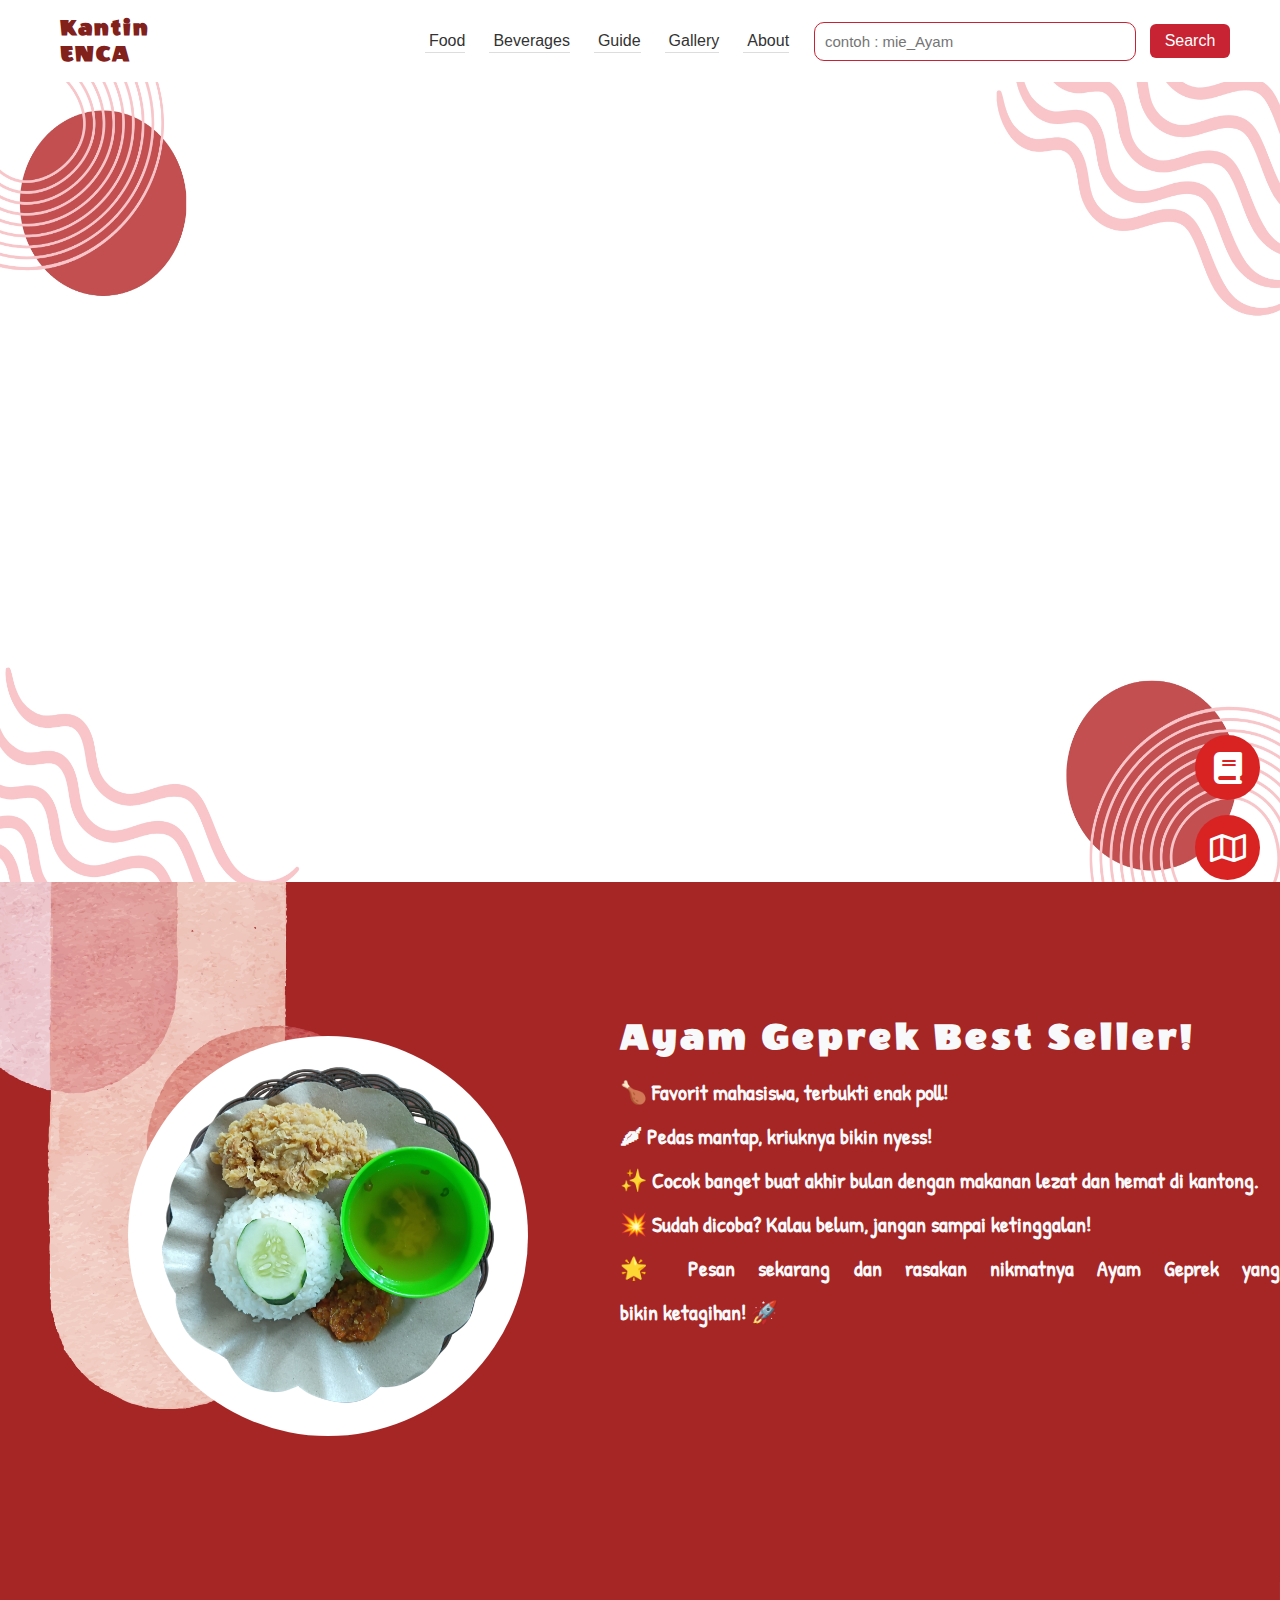
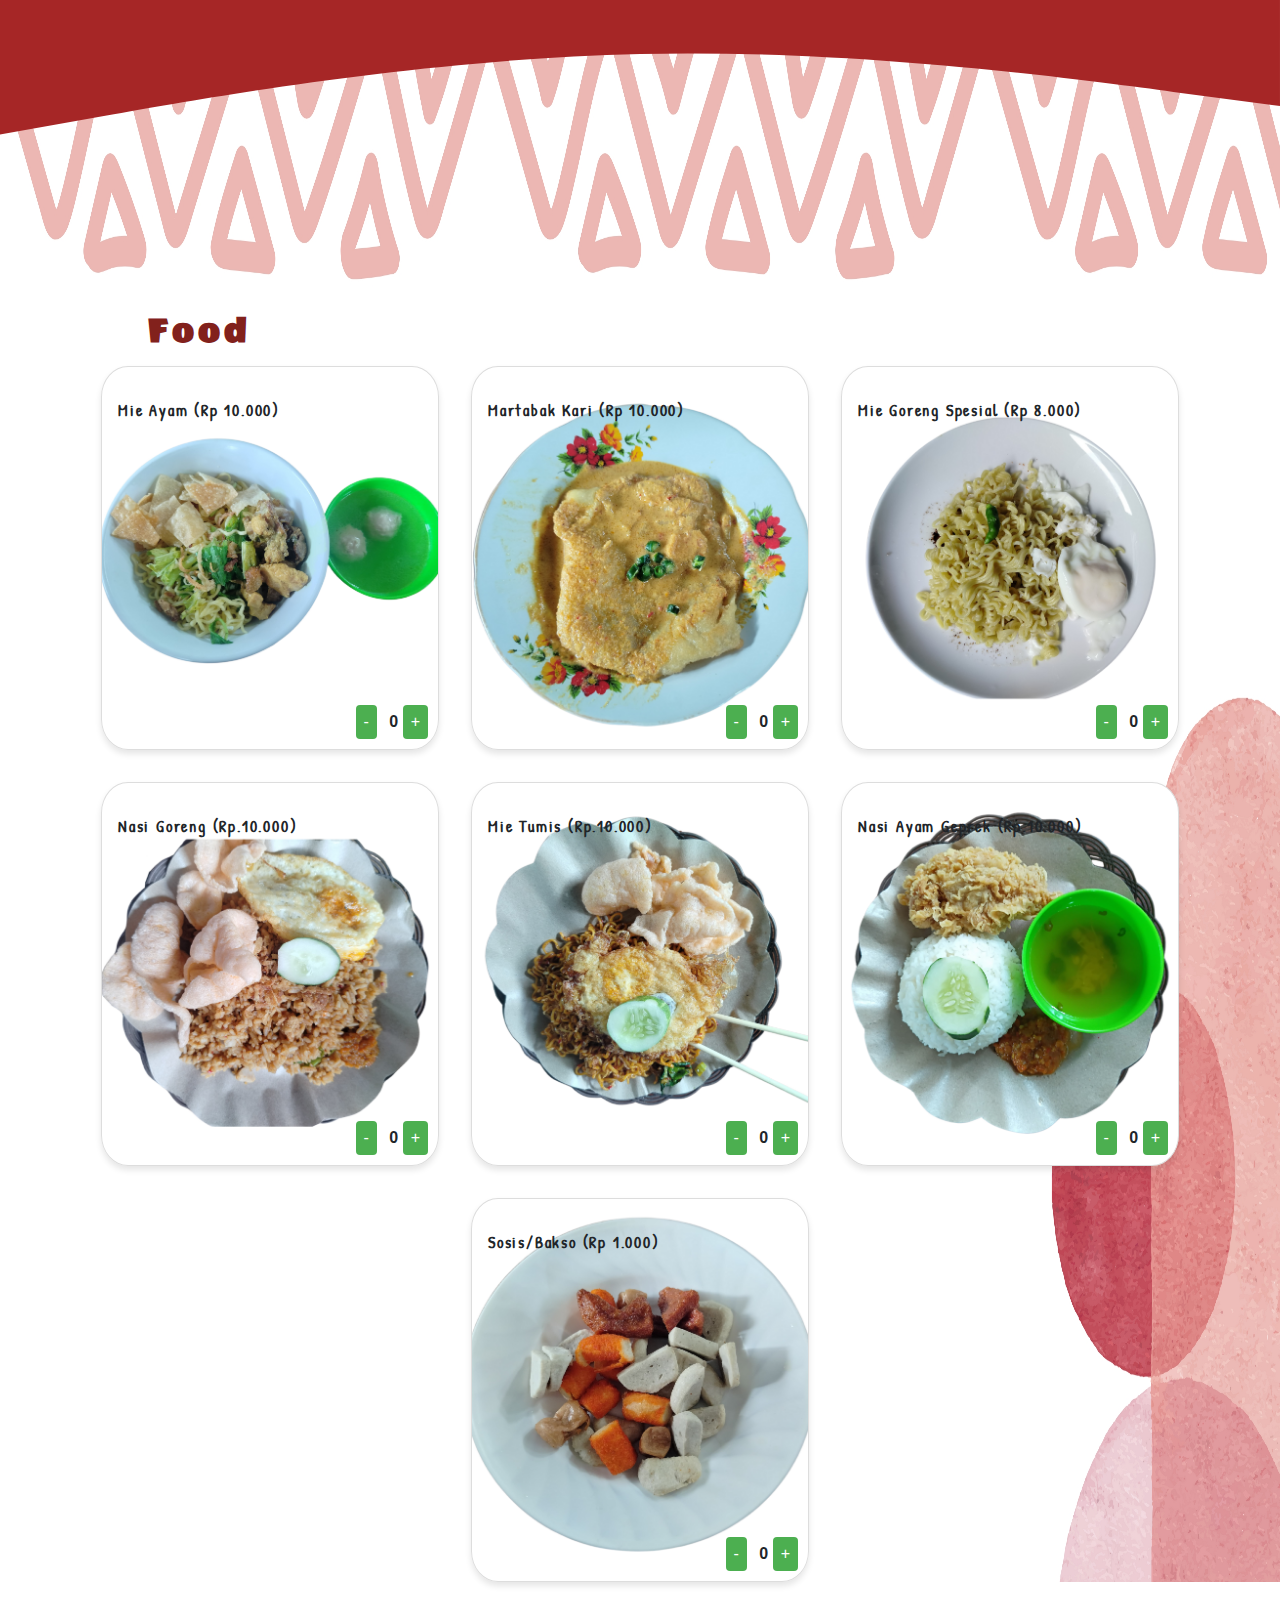
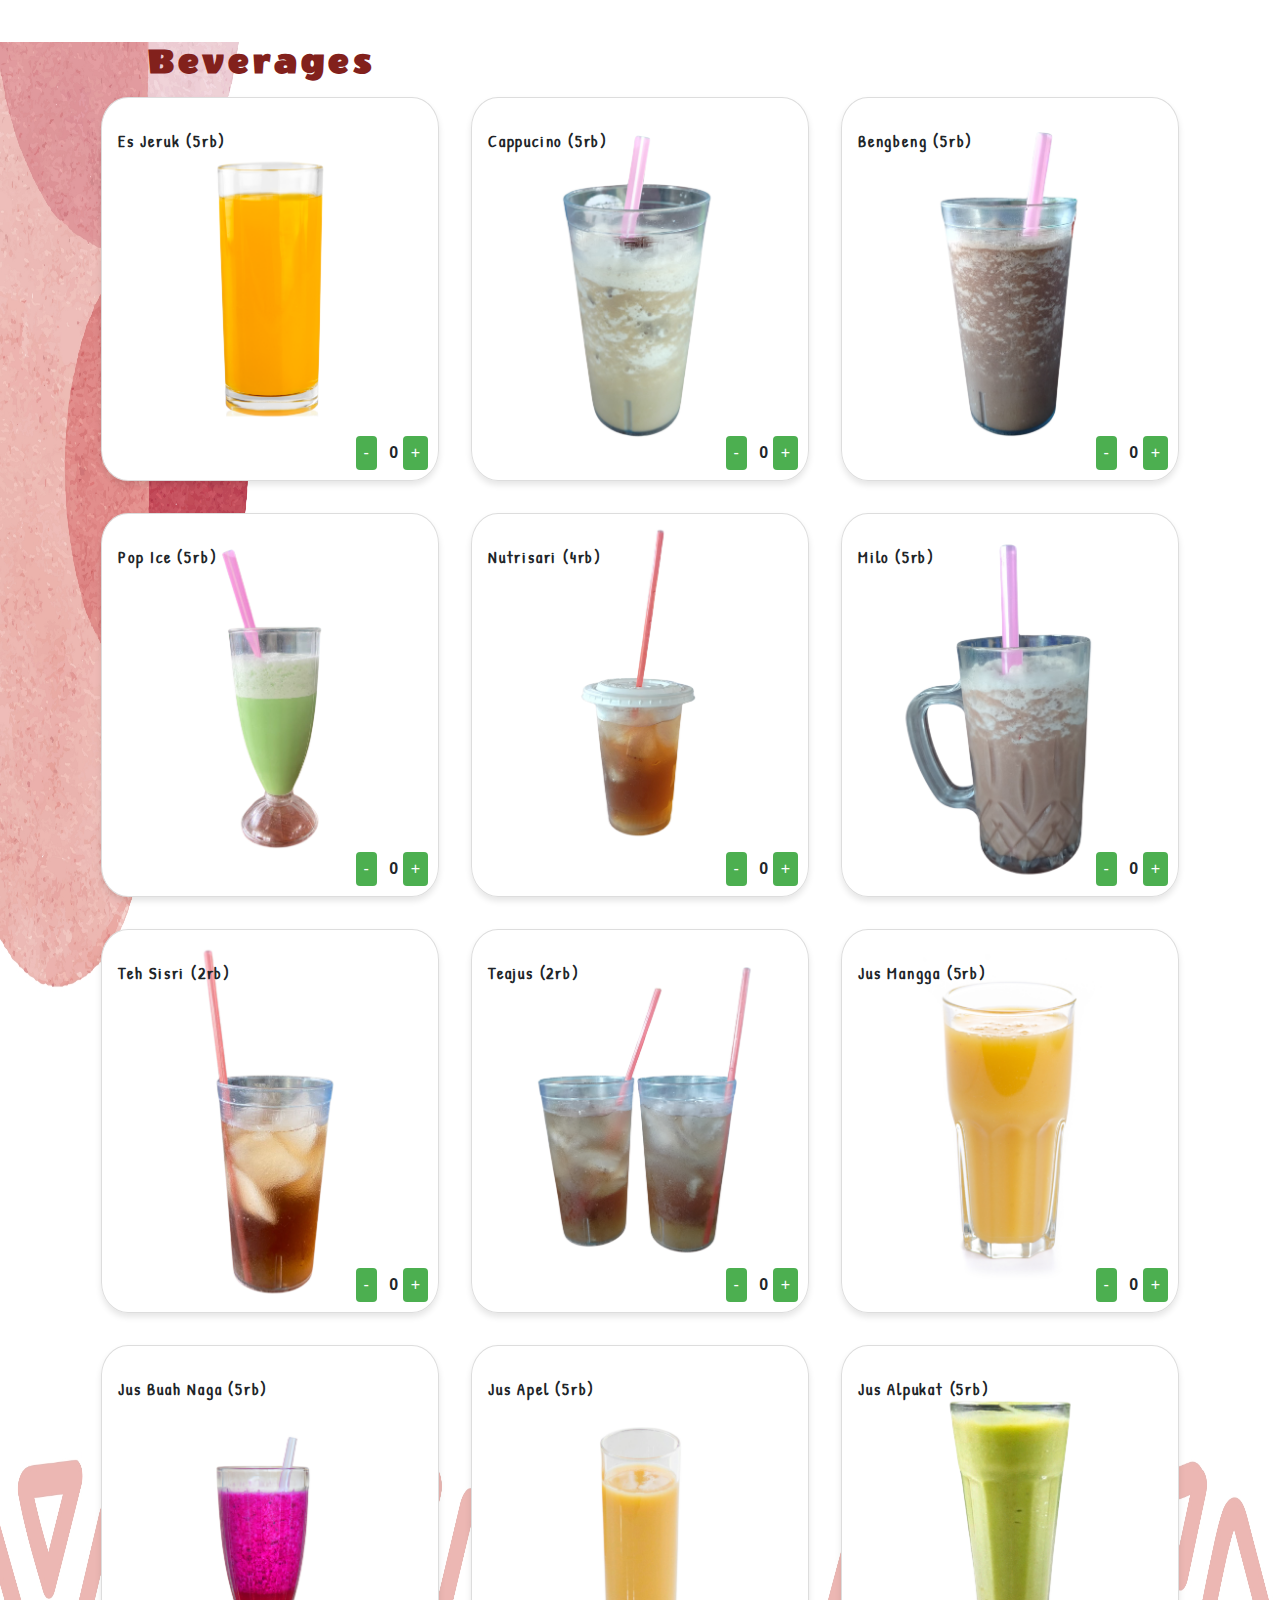
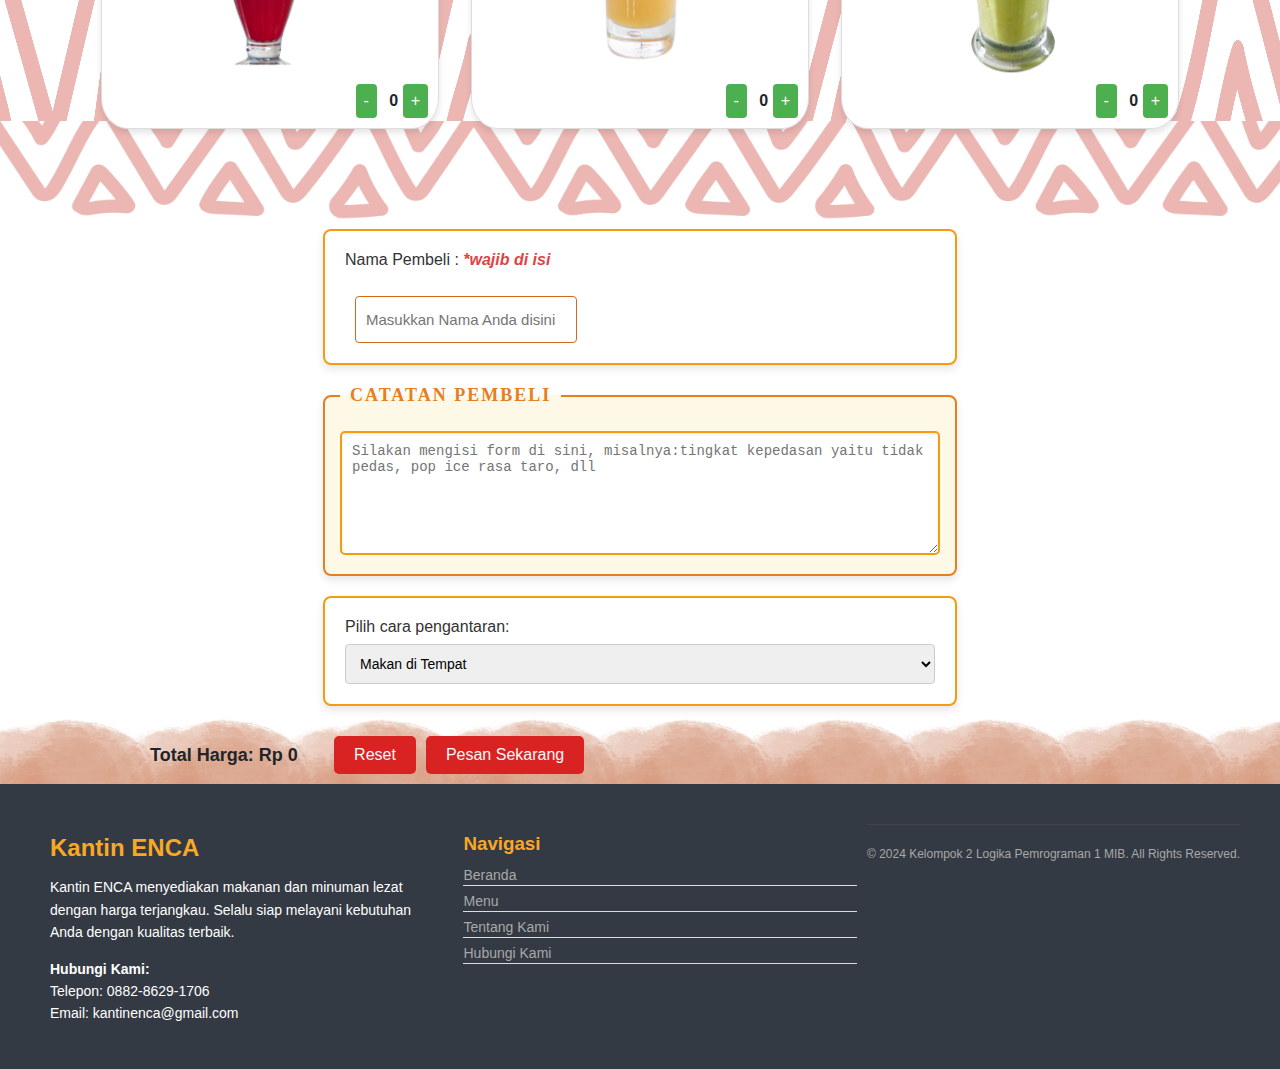
==== commit 75eae52b: "Update index.html" ====
--- a/index.html
+++ b/index.html
@@ -60,7 +60,7 @@
                 <li><span>Mie Ayam <span
                             class="dots">...............................................................................................</span>
                     </span><span>Rp 10.000</span></li>
-                <li><span>Martabak Kari<span class="dotd">..........................................</span>
+                <li><span>Martabak Kari<span class="dotd">......................................</span>
                     </span></span><span>Rp.10 000</span></li>
                 <li><span>Mie Goreng Spesial</span><span>Rp 8.000</span></li>
                 <li><span>Nasi Goreng</span><span>Rp 10.000</span></li>
@@ -69,7 +69,7 @@
                 <li><span>Sosis/Bakso</span><span>Rp 1.000</span></li>
             </ul>
 
-            <br>    
+            <br>
             <h3>Minuman</h3>
             <ul>
                 <li><span>Es Jeruk</span><span>Rp 5.000</span></li>
--- a/style.css
+++ b/style.css
@@ -1,3 +1,4 @@
+
 body {
   font-family: Arial, sans-serif;
   margin: 0;
@@ -37,6 +38,10 @@
   font-family: 'Wendy One', sans-serif;
  color: #82211c;
  letter-spacing: 2px;
+ transition: all 0.3s ease;
+}
+.logo:hover {
+  transform: scale(1.05);
 }
 nav ul {
   list-style: none;
@@ -130,8 +135,43 @@
   background-color: #b71c1c;
 }
 
+.loading-bar {
+  width: 100%;
+  height: 12px; 
+  background: #e0e0e0;
+  border-radius: 6px;
+  overflow: hidden;
+  margin-bottom: 15px;
+  box-shadow: 0 2px 5px rgba(0, 0, 0, 0.2);
+}
+
+.progress {
+  height: 100%;
+  width: 0; 
+  background: linear-gradient(to right, #0084ff, #0056b3);
+  border-radius: 6px; 
+  animation: loading 3s forwards;
+}
+
+@keyframes loading {
+  0% {
+    width: 0;
+  }
+  100% {
+    width: 100%;
+  }
+}
+
+.loading-text {
+  font-size: 18px;
+  color: #333;
+  text-align: center;
+  margin-bottom: 10px;
+}
+
 /* Modal Styles */
 #menuModal {
+  height: 800px;
   display: none;
   position: fixed;
   top: 50%;
@@ -156,7 +196,7 @@
 .menu-content h3 {
   margin-top: 0;
   margin-bottom: 10px;
-  font-size: 18px;
+  font-size: 16px;
   text-transform: uppercase;
   border-bottom: 2px solid #ddd;
   padding-bottom: 0px;
@@ -171,7 +211,7 @@
 ul li {
   display: flex;
   justify-content: space-between;
-  padding: 3.2px 0;
+  padding: 2px 0;
   border-bottom: 1px solid #ddd;
 }
 .dm {
@@ -509,7 +549,7 @@
   background-color: #b71c1c;
 }
 footer {
-  background-color: #343a43; /* Warna dasar footer */
+  background-color: #343a43;
   color: white;
   font-family: Arial, sans-serif;
   padding: 20px 0;
